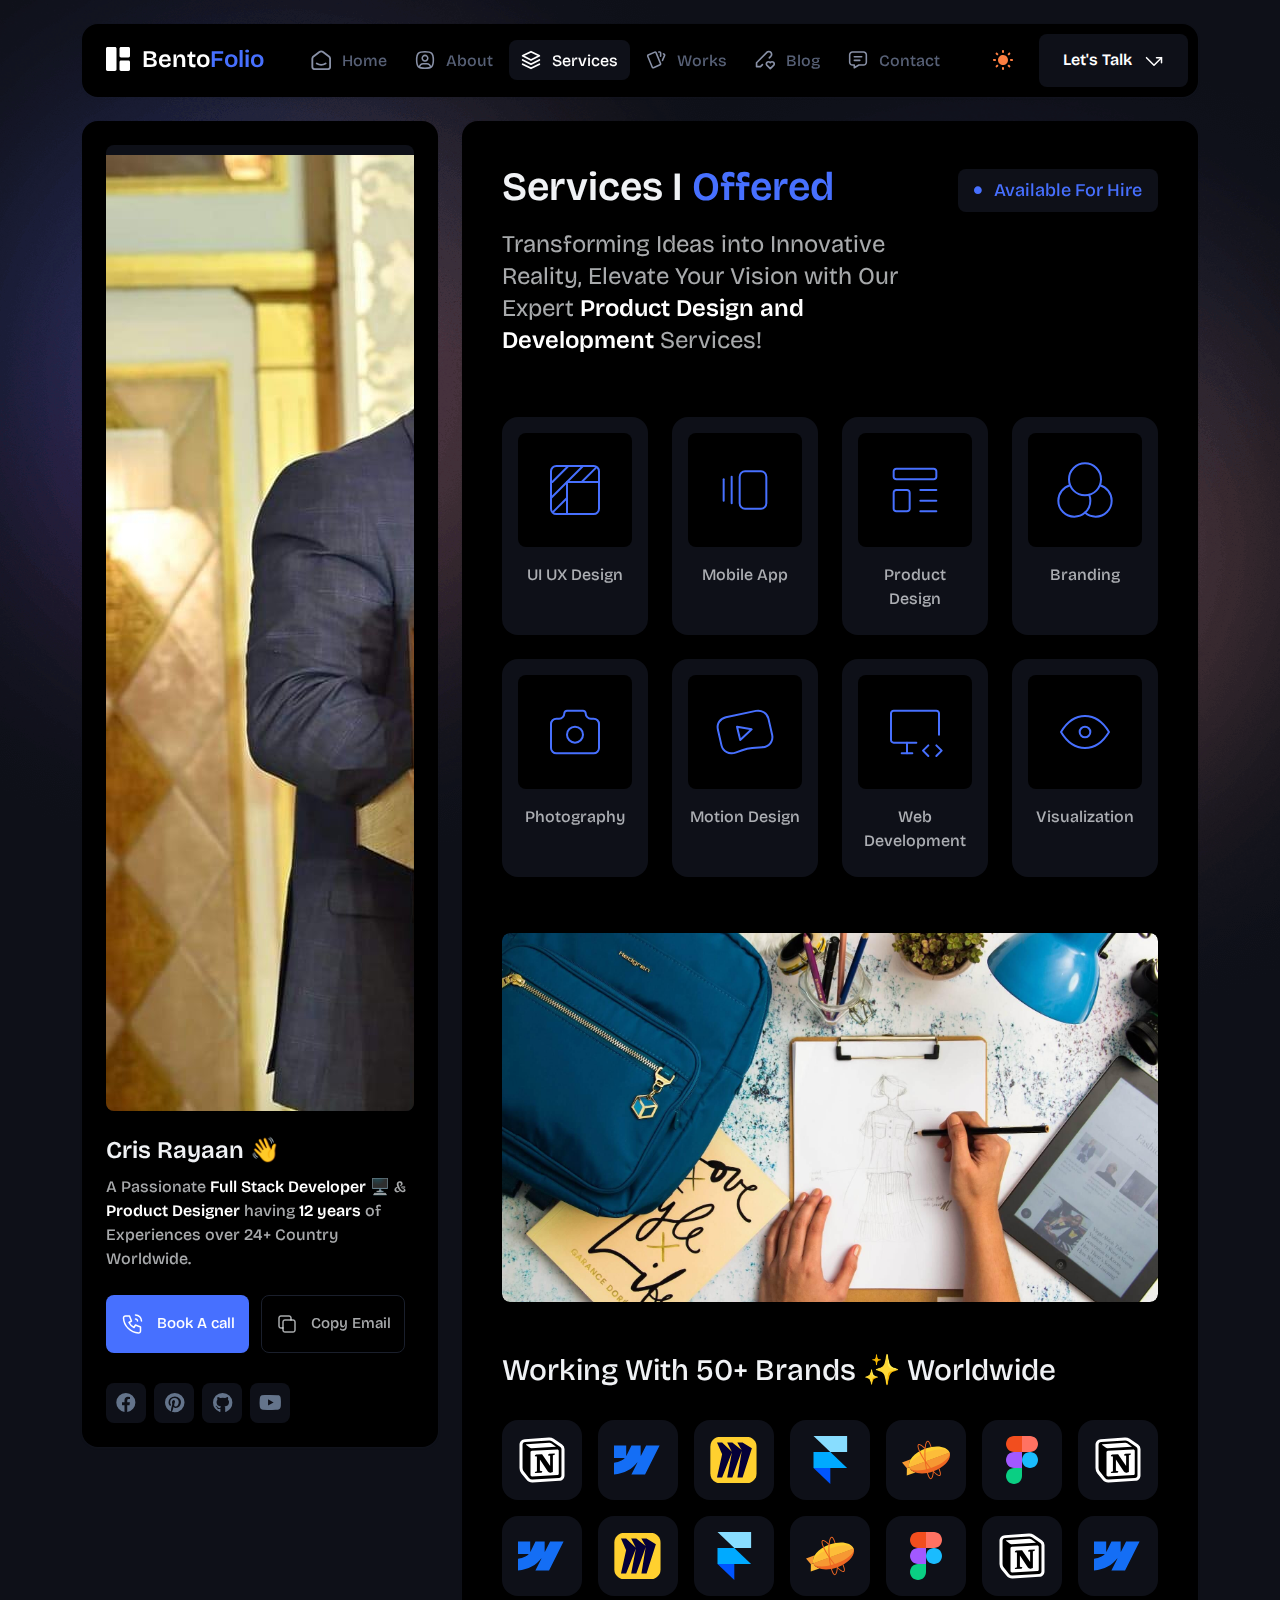
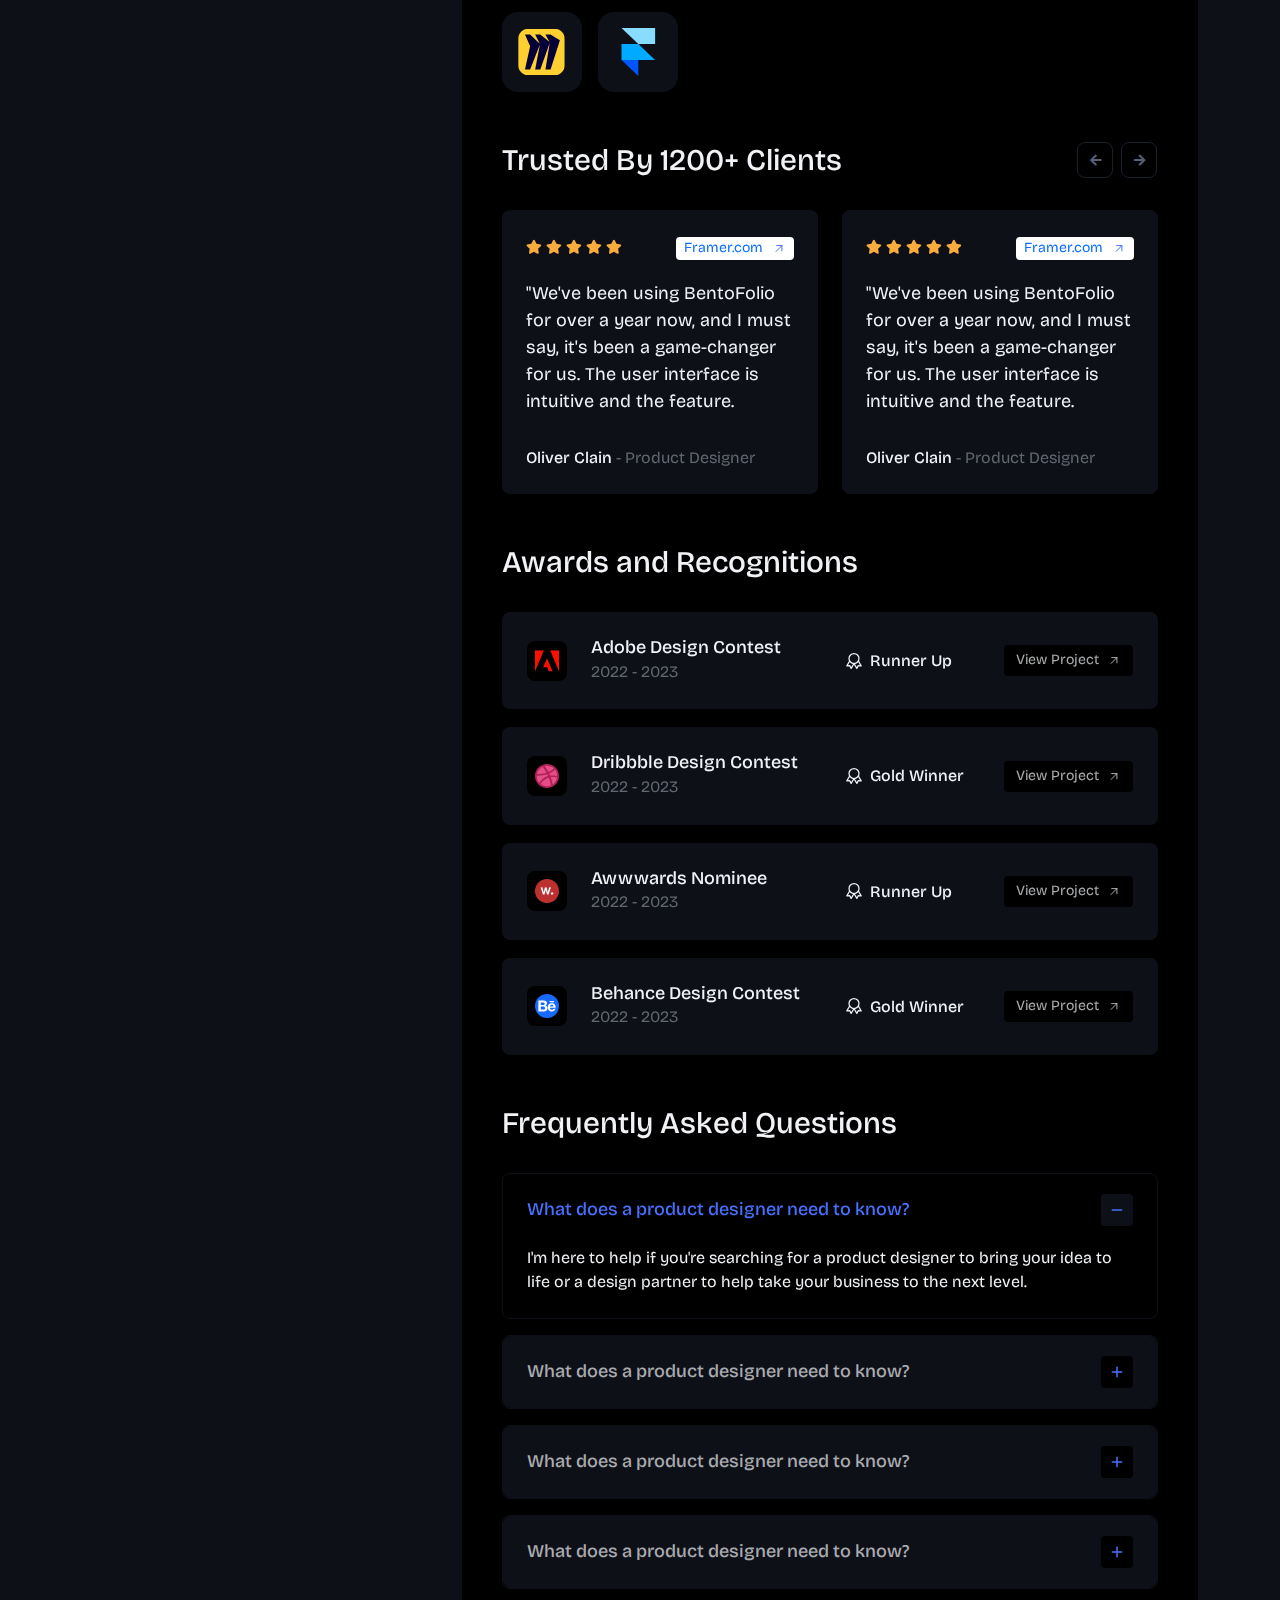
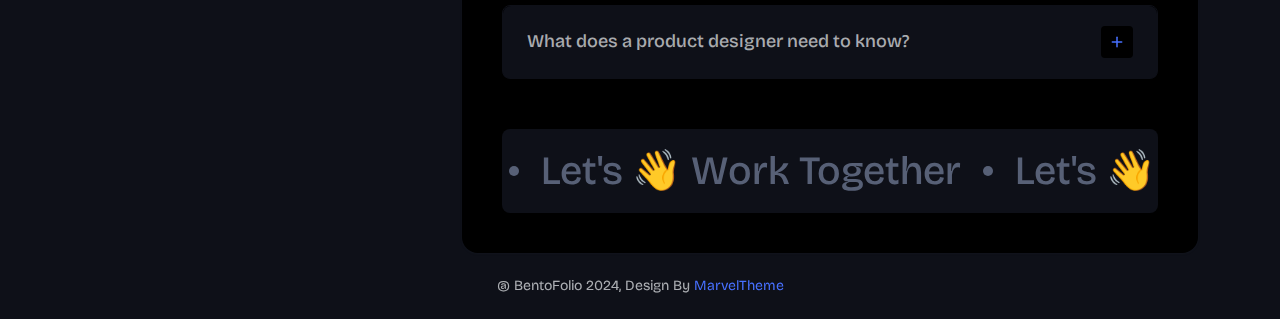
==== services.html @ 4a3a1c9f "updated" ====
<!DOCTYPE html>
<html lang="en">
  <!-- Mirrored from marveltheme.com/tf/html/bentofolio-html/services.html by HTTrack Website Copier/3.x [XR&CO'2014], Tue, 11 Jun 2024 08:14:06 GMT -->
  <head>
    <meta charset="UTF-8" />
    <meta http-equiv="X-UA-Compatible" content="IE=edge" />
    <title>Bentofolio - Bootstrap Personal Portfolio Template</title>
    <meta
      name="description"
      content="Bentofolio - Bootstrap Personal Portfolio Template"
    />
    <meta name="viewport" content="width=device-width, initial-scale=1" />

    <link
      rel="shortcut icon"
      type="image/x-icon"
      href="assets/img/favicon.svg"
    />
    <!-- Place favicon.ico in the root directory -->

    <!-- CSS here -->
    <link rel="stylesheet" href="assets/css/bootstrap.min.css" />
    <link rel="stylesheet" href="assets/fontawsome/css/all.min.css" />
    <link rel="stylesheet" href="assets/fontawsome/css/fontawesome.min.css" />
    <link rel="stylesheet" href="assets/css/slick.css" />
    <link rel="stylesheet" href="assets/css/magnific-popup.css" />
    <link rel="stylesheet" href="assets/css/style.css" />
    <link rel="stylesheet" href="assets/css/responsive.css" />
  </head>

  <body>
    <div id="page-content">
      <!-- header part start -->
      <header class="header-area">
        <nav class="navbar">
          <div class="container">
            <div class="menu-container">
              <div class="logo">
                <a class="navbar-brand me-0" href="index.html">
                  <svg
                    width="24"
                    height="24"
                    viewBox="0 0 24 24"
                    fill="none"
                    xmlns="http://www.w3.org/2000/svg"
                  >
                    <path
                      d="M0 1.5C0 1.10218 0.158035 0.720644 0.43934 0.43934C0.720644 0.158035 1.10218 0 1.5 0L9 0C9.39782 0 9.77936 0.158035 10.0607 0.43934C10.342 0.720644 10.5 1.10218 10.5 1.5V22.5C10.5 22.8978 10.342 23.2794 10.0607 23.5607C9.77936 23.842 9.39782 24 9 24H1.5C1.10218 24 0.720644 23.842 0.43934 23.5607C0.158035 23.2794 0 22.8978 0 22.5V1.5ZM13.5 1.5C13.5 1.10218 13.658 0.720644 13.9393 0.43934C14.2206 0.158035 14.6022 0 15 0L22.5 0C22.8978 0 23.2794 0.158035 23.5607 0.43934C23.842 0.720644 24 1.10218 24 1.5V9C24 9.39782 23.842 9.77936 23.5607 10.0607C23.2794 10.342 22.8978 10.5 22.5 10.5H15C14.6022 10.5 14.2206 10.342 13.9393 10.0607C13.658 9.77936 13.5 9.39782 13.5 9V1.5ZM13.5 15C13.5 14.6022 13.658 14.2206 13.9393 13.9393C14.2206 13.658 14.6022 13.5 15 13.5H22.5C22.8978 13.5 23.2794 13.658 23.5607 13.9393C23.842 14.2206 24 14.6022 24 15V22.5C24 22.8978 23.842 23.2794 23.5607 23.5607C23.2794 23.842 22.8978 24 22.5 24H15C14.6022 24 14.2206 23.842 13.9393 23.5607C13.658 23.2794 13.5 22.8978 13.5 22.5V15Z"
                      class="logo-icon"
                    />
                  </svg>
                  <span>Bento<span class="primary">Folio</span></span>
                </a>
              </div>
              <div class="navbar-main d-flex flex-grow-1">
                <div class="logo inner-logo d-block d-xl-none">
                  <a class="navbar-brand me-0" href="index.html">
                    <svg
                      width="24"
                      height="24"
                      viewBox="0 0 24 24"
                      fill="none"
                      xmlns="http://www.w3.org/2000/svg"
                    >
                      <path
                        d="M0 1.5C0 1.10218 0.158035 0.720644 0.43934 0.43934C0.720644 0.158035 1.10218 0 1.5 0L9 0C9.39782 0 9.77936 0.158035 10.0607 0.43934C10.342 0.720644 10.5 1.10218 10.5 1.5V22.5C10.5 22.8978 10.342 23.2794 10.0607 23.5607C9.77936 23.842 9.39782 24 9 24H1.5C1.10218 24 0.720644 23.842 0.43934 23.5607C0.158035 23.2794 0 22.8978 0 22.5V1.5ZM13.5 1.5C13.5 1.10218 13.658 0.720644 13.9393 0.43934C14.2206 0.158035 14.6022 0 15 0L22.5 0C22.8978 0 23.2794 0.158035 23.5607 0.43934C23.842 0.720644 24 1.10218 24 1.5V9C24 9.39782 23.842 9.77936 23.5607 10.0607C23.2794 10.342 22.8978 10.5 22.5 10.5H15C14.6022 10.5 14.2206 10.342 13.9393 10.0607C13.658 9.77936 13.5 9.39782 13.5 9V1.5ZM13.5 15C13.5 14.6022 13.658 14.2206 13.9393 13.9393C14.2206 13.658 14.6022 13.5 15 13.5H22.5C22.8978 13.5 23.2794 13.658 23.5607 13.9393C23.842 14.2206 24 14.6022 24 15V22.5C24 22.8978 23.842 23.2794 23.5607 23.5607C23.2794 23.842 22.8978 24 22.5 24H15C14.6022 24 14.2206 23.842 13.9393 23.5607C13.658 23.2794 13.5 22.8978 13.5 22.5V15Z"
                        class="logo-icon"
                      />
                    </svg>
                    <span>Bento<span class="primary">Folio</span></span>
                  </a>
                </div>
                <ul class="navbar-info mx-auto">
                  <li class="nav-item">
                    <a class="nav-link" aria-current="page" href="index.html">
                      <svg
                        class="nav-icon"
                        viewBox="0 0 15 15"
                        fill="none"
                        xmlns="http://www.w3.org/2000/svg"
                      >
                        <path
                          d="M13.475 4.92481L9.03083 1.46814C8.64082 1.16473 8.1608 1 7.66667 1C7.17254 1 6.69251 1.16473 6.3025 1.46814L1.8575 4.92481C1.59037 5.13254 1.37424 5.39858 1.22563 5.7026C1.07701 6.00662 0.99984 6.34058 1 6.67897V12.679C1 13.121 1.17559 13.5449 1.48816 13.8575C1.80072 14.17 2.22464 14.3456 2.66667 14.3456H12.6667C13.1087 14.3456 13.5326 14.17 13.8452 13.8575C14.1577 13.5449 14.3333 13.121 14.3333 12.679V6.67897C14.3333 5.99314 14.0167 5.34564 13.475 4.92481Z"
                          stroke-width="1.4"
                          stroke-linecap="round"
                          stroke-linejoin="round"
                        />
                        <path
                          d="M10.9753 10.1665C9.13359 11.2773 6.14859 11.2773 4.30859 10.1665"
                          stroke-width="1.4"
                          stroke-linecap="round"
                          stroke-linejoin="round"
                        />
                      </svg>

                      <span>Home</span>
                    </a>
                  </li>
                  <li class="nav-item">
                    <a class="nav-link" href="about.html">
                      <svg
                        class="nav-icon"
                        viewBox="0 0 18 18"
                        fill="none"
                        xmlns="http://www.w3.org/2000/svg"
                      >
                        <path
                          d="M9 9.8335C9.66304 9.8335 10.2989 9.5701 10.7678 9.10126C11.2366 8.63242 11.5 7.99654 11.5 7.3335C11.5 6.67045 11.2366 6.03457 10.7678 5.56573C10.2989 5.09689 9.66304 4.8335 9 4.8335C8.33696 4.8335 7.70107 5.09689 7.23223 5.56573C6.76339 6.03457 6.5 6.67045 6.5 7.3335C6.5 7.99654 6.76339 8.63242 7.23223 9.10126C7.70107 9.5701 8.33696 9.8335 9 9.8335Z"
                          stroke-width="1.4"
                          stroke-linecap="round"
                          stroke-linejoin="round"
                        />
                        <path
                          d="M9 1.5C15 1.5 16.5 3 16.5 9C16.5 15 15 16.5 9 16.5C3 16.5 1.5 15 1.5 9C1.5 3 3 1.5 9 1.5Z"
                          stroke-width="1.4"
                          stroke-linecap="round"
                          stroke-linejoin="round"
                        />
                        <path
                          d="M4 15.7085V15.6668C4 14.7828 4.35119 13.9349 4.97631 13.3098C5.60143 12.6847 6.44928 12.3335 7.33333 12.3335H10.6667C11.5507 12.3335 12.3986 12.6847 13.0237 13.3098C13.6488 13.9349 14 14.7828 14 15.6668V15.7085"
                          stroke-width="1.4"
                          stroke-linecap="round"
                          stroke-linejoin="round"
                        />
                      </svg>
                      About
                    </a>
                  </li>
                  <li class="nav-item">
                    <a class="nav-link active" href="services.html">
                      <svg
                        class="nav-icon"
                        viewBox="0 0 16 16"
                        fill="none"
                        xmlns="http://www.w3.org/2000/svg"
                      >
                        <path
                          d="M7.99967 1.3335L1.33301 4.66683L7.99967 8.00016L14.6663 4.66683L7.99967 1.3335Z"
                          stroke-width="1.4"
                          stroke-linecap="round"
                          stroke-linejoin="round"
                        />
                        <path
                          d="M1.33301 8L7.99967 11.3333L14.6663 8"
                          stroke-width="1.4"
                          stroke-linecap="round"
                          stroke-linejoin="round"
                        />
                        <path
                          d="M1.33301 11.3335L7.99967 14.6668L14.6663 11.3335"
                          stroke-width="1.4"
                          stroke-linecap="round"
                          stroke-linejoin="round"
                        />
                      </svg>
                      Services
                    </a>
                  </li>
                  <li class="nav-item">
                    <a class="nav-link" href="portfolio.html">
                      <svg
                        class="nav-icon"
                        viewBox="0 0 18 17"
                        fill="none"
                        xmlns="http://www.w3.org/2000/svg"
                      >
                        <path
                          d="M2.00326 3.99733L7.95159 1.40649C8.04974 1.36442 8.15533 1.34243 8.26212 1.34181C8.3689 1.34119 8.47473 1.36196 8.57337 1.40289C8.67201 1.44382 8.76145 1.50408 8.83642 1.58013C8.9114 1.65617 8.97039 1.74646 9.00992 1.84566L13.1133 11.764C13.1985 11.9651 13.2014 12.1917 13.1213 12.3949C13.0412 12.5982 12.8845 12.7618 12.6849 12.8507L6.73742 15.4415C6.63922 15.4837 6.53356 15.5058 6.42668 15.5065C6.3198 15.5072 6.21387 15.4864 6.11514 15.4455C6.0164 15.4046 5.92688 15.3442 5.85184 15.2681C5.7768 15.192 5.71778 15.1016 5.67826 15.0023L1.57492 5.08316C1.48963 4.88204 1.48673 4.65546 1.56684 4.45222C1.64696 4.24898 1.80367 4.08616 2.00326 3.99733Z"
                          stroke-width="1.4"
                          stroke-linecap="round"
                          stroke-linejoin="round"
                        />
                        <path
                          d="M11.5 1.3335H12.3333C12.5543 1.3335 12.7663 1.42129 12.9226 1.57757C13.0789 1.73385 13.1667 1.94582 13.1667 2.16683V5.0835"
                          stroke-width="1.4"
                          stroke-linecap="round"
                          stroke-linejoin="round"
                        />
                        <path
                          d="M15.6663 3C15.8863 3.09333 16.0997 3.18083 16.3063 3.2625C16.5098 3.34882 16.6706 3.51241 16.7534 3.71729C16.8362 3.92217 16.8343 4.15155 16.748 4.355L14.833 8.83334"
                          stroke-width="1.4"
                          stroke-linecap="round"
                          stroke-linejoin="round"
                        />
                      </svg>
                      Works
                    </a>
                  </li>
                  <li class="nav-item">
                    <a class="nav-link" href="blog.html">
                      <svg
                        class="nav-icon"
                        viewBox="0 0 17 16"
                        fill="none"
                        xmlns="http://www.w3.org/2000/svg"
                      >
                        <path
                          d="M12.1663 6.16676L13.4163 4.91676C13.6352 4.69789 13.8088 4.43805 13.9273 4.15208C14.0457 3.86612 14.1067 3.55962 14.1067 3.25009C14.1067 2.94056 14.0457 2.63406 13.9273 2.3481C13.8088 2.06213 13.6352 1.80229 13.4163 1.58342C13.1975 1.36455 12.9376 1.19094 12.6517 1.07248C12.3657 0.954033 12.0592 0.893066 11.7497 0.893066C11.4401 0.893066 11.1336 0.954033 10.8477 1.07248C10.5617 1.19094 10.3019 1.36455 10.083 1.58342L1.33301 10.3334V13.6668H4.66634L6.33301 12.0001"
                          stroke-width="1.4"
                          stroke-linecap="round"
                          stroke-linejoin="round"
                        />
                        <path
                          d="M13.0004 15.3335L15.7921 12.5968C15.9633 12.4307 16.0995 12.232 16.1926 12.0124C16.2857 11.7927 16.3339 11.5567 16.3343 11.3181C16.3347 11.0796 16.2873 10.8434 16.1948 10.6235C16.1024 10.4035 15.9669 10.2044 15.7963 10.0377C15.448 9.69712 14.9806 9.50602 14.4935 9.50509C14.0065 9.50415 13.5383 9.69346 13.1888 10.0327L13.0021 10.216L12.8163 10.0327C12.4681 9.69237 12.0008 9.50143 11.5139 9.50049C11.0271 9.49956 10.5591 9.68871 10.2096 10.0277C10.0383 10.1937 9.9021 10.3924 9.80891 10.612C9.71572 10.8316 9.66746 11.0677 9.667 11.3062C9.66653 11.5447 9.71386 11.781 9.80619 12.0009C9.89853 12.2209 10.034 12.4201 10.2046 12.5868L13.0004 15.3335Z"
                          stroke-width="1.4"
                          stroke-linecap="round"
                          stroke-linejoin="round"
                        />
                      </svg>
                      Blog
                    </a>
                  </li>
                  <li class="nav-item">
                    <a class="nav-link" href="contact.html">
                      <svg
                        class="nav-icon"
                        viewBox="0 0 18 17"
                        fill="none"
                        xmlns="http://www.w3.org/2000/svg"
                      >
                        <path
                          d="M5.66699 5.5H12.3337"
                          stroke-width="1.4"
                          stroke-linecap="round"
                          stroke-linejoin="round"
                        />
                        <path
                          d="M5.66699 8.8335H10.667"
                          stroke-width="1.4"
                          stroke-linecap="round"
                          stroke-linejoin="round"
                        />
                        <path
                          d="M14 1.3335C14.663 1.3335 15.2989 1.59689 15.7678 2.06573C16.2366 2.53457 16.5 3.17045 16.5 3.8335V10.5002C16.5 11.1632 16.2366 11.7991 15.7678 12.2679C15.2989 12.7368 14.663 13.0002 14 13.0002H9.83333L5.66667 15.5002V13.0002H4C3.33696 13.0002 2.70107 12.7368 2.23223 12.2679C1.76339 11.7991 1.5 11.1632 1.5 10.5002V3.8335C1.5 3.17045 1.76339 2.53457 2.23223 2.06573C2.70107 1.59689 3.33696 1.3335 4 1.3335H14Z"
                          stroke-width="1.4"
                          stroke-linecap="round"
                          stroke-linejoin="round"
                        />
                      </svg>
                      Contact
                    </a>
                  </li>
                </ul>
                <div class="header-right-info d-flex align-items-center">
                  <button class="theme-control-btn">
                    <span class="dark">
                      <svg
                        width="24"
                        height="24"
                        viewBox="0 0 24 24"
                        fill="none"
                        xmlns="http://www.w3.org/2000/svg"
                      >
                        <path
                          d="M11.8005 3C10.207 3.0003 8.64356 3.44286 7.27683 4.28049C5.91011 5.11811 4.79139 6.31937 4.04002 7.75612C3.28865 9.19288 2.93281 10.8112 3.01046 12.4386C3.08811 14.0659 3.59633 15.6411 4.48091 16.9963C5.3655 18.3514 6.59326 19.4356 8.03324 20.1333C9.47322 20.8309 11.0714 21.1157 12.6573 20.9574C14.2432 20.7991 15.7573 20.2036 17.0381 19.2344C18.319 18.2652 19.3185 16.9587 19.9301 15.4542C20.2302 14.7162 19.5111 13.9746 18.7875 14.2752C17.5475 14.7888 16.1706 14.8418 14.8963 14.425C13.622 14.0082 12.5308 13.1479 11.8126 11.9937C11.0943 10.8396 10.7943 9.4645 10.9648 8.10764C11.1353 6.75077 11.7655 5.49792 12.7458 4.5669L12.8136 4.4949C13.2986 3.9279 12.913 3.0072 12.1464 3.0072H11.9122L11.8524 3.0018L11.7996 3H11.8005Z"
                          fill="#1A1F2C"
                        />
                      </svg>
                      <small class="theme-text d-block d-xl-none"
                        >Change appearance</small
                      >
                    </span>
                    <span class="light">
                      <svg
                        width="24"
                        height="24"
                        viewBox="0 0 24 24"
                        fill="none"
                        xmlns="http://www.w3.org/2000/svg"
                      >
                        <path
                          d="M12 19C12.2449 19 12.4813 19.09 12.6644 19.2527C12.8474 19.4155 12.9643 19.6397 12.993 19.883L13 20V21C12.9997 21.2549 12.9021 21.5 12.7272 21.6854C12.5522 21.8707 12.313 21.9822 12.0586 21.9972C11.8042 22.0121 11.5536 21.9293 11.3582 21.7657C11.1627 21.6021 11.0371 21.3701 11.007 21.117L11 21V20C11 19.7348 11.1054 19.4804 11.2929 19.2929C11.4804 19.1054 11.7348 19 12 19Z"
                          fill="#FD7E41"
                        />
                        <path
                          d="M18.3127 16.9099L18.4067 16.9929L19.1067 17.6929C19.2861 17.8729 19.3902 18.1144 19.398 18.3683C19.4057 18.6223 19.3165 18.8697 19.1485 19.0602C18.9804 19.2508 18.7462 19.3702 18.4933 19.3943C18.2403 19.4184 17.9877 19.3454 17.7867 19.1899L17.6927 19.1069L16.9927 18.4069C16.8202 18.2347 16.7165 18.0053 16.7012 17.7619C16.6859 17.5186 16.76 17.278 16.9097 17.0855C17.0593 16.893 17.2741 16.7618 17.5137 16.7166C17.7533 16.6713 18.0012 16.7152 18.2107 16.8399L18.3127 16.9099Z"
                          fill="#FD7E41"
                        />
                        <path
                          d="M7.00747 16.993C7.17965 17.1652 7.28308 17.3943 7.29836 17.6373C7.31364 17.8803 7.23972 18.1206 7.09047 18.313L7.00747 18.407L6.30747 19.107C6.12751 19.2863 5.88604 19.3905 5.63209 19.3982C5.37814 19.406 5.13076 19.3168 4.94019 19.1487C4.74963 18.9807 4.63017 18.7464 4.60607 18.4935C4.58198 18.2406 4.65506 17.988 4.81047 17.787L4.89347 17.693L5.59347 16.993C5.781 16.8055 6.03531 16.7002 6.30047 16.7002C6.56563 16.7002 6.81994 16.8055 7.00747 16.993Z"
                          fill="#FD7E41"
                        />
                        <path
                          d="M3.99987 11C4.25475 11.0003 4.4999 11.0979 4.68524 11.2728C4.87057 11.4478 4.9821 11.687 4.99704 11.9414C5.01198 12.1958 4.92919 12.4464 4.7656 12.6418C4.60201 12.8373 4.36996 12.9629 4.11687 12.993L3.99987 13H2.99987C2.74499 12.9997 2.49984 12.9021 2.3145 12.7272C2.12916 12.5522 2.01763 12.313 2.0027 12.0586C1.98776 11.8042 2.07054 11.5536 2.23413 11.3582C2.39772 11.1627 2.62977 11.0371 2.88287 11.007L2.99987 11H3.99987Z"
                          fill="#FD7E41"
                        />
                        <path
                          d="M20.9999 11C21.2547 11.0003 21.4999 11.0979 21.6852 11.2728C21.8706 11.4478 21.9821 11.687 21.997 11.9414C22.012 12.1958 21.9292 12.4464 21.7656 12.6418C21.602 12.8373 21.37 12.9629 21.1169 12.993L20.9999 13H19.9999C19.745 12.9997 19.4998 12.9021 19.3145 12.7272C19.1292 12.5522 19.0176 12.313 19.0027 12.0586C18.9878 11.8042 19.0705 11.5536 19.2341 11.3582C19.3977 11.1627 19.6298 11.0371 19.8829 11.007L19.9999 11H20.9999Z"
                          fill="#FD7E41"
                        />
                        <path
                          d="M6.21264 4.80985L6.30664 4.89285L7.00664 5.59285C7.18599 5.77281 7.29011 6.01429 7.29787 6.26824C7.30562 6.52219 7.21642 6.76957 7.04839 6.96013C6.88036 7.1507 6.64609 7.27016 6.39316 7.29425C6.14024 7.31834 5.88763 7.24526 5.68664 7.08985L5.59264 7.00685L4.89264 6.30685C4.72073 6.13453 4.61757 5.90543 4.6025 5.66248C4.58744 5.41954 4.6615 5.17945 4.8108 4.98721C4.9601 4.79497 5.1744 4.66378 5.41351 4.61824C5.65262 4.57271 5.90013 4.61594 6.10964 4.73985L6.21264 4.80985Z"
                          fill="#FD7E41"
                        />
                        <path
                          d="M19.1071 4.89288C19.2793 5.06508 19.3827 5.29418 19.398 5.5372C19.4132 5.78023 19.3393 6.02048 19.1901 6.21288L19.1071 6.30688L18.4071 7.00688C18.2271 7.18623 17.9856 7.29036 17.7317 7.29811C17.4777 7.30587 17.2304 7.21667 17.0398 7.04864C16.8492 6.8806 16.7298 6.64633 16.7057 6.39341C16.6816 6.14049 16.7547 5.88788 16.9101 5.68688L16.9931 5.59288L17.6931 4.89288C17.8806 4.70541 18.1349 4.6001 18.4001 4.6001C18.6652 4.6001 18.9196 4.70541 19.1071 4.89288Z"
                          fill="#FD7E41"
                        />
                        <path
                          d="M12 2C12.2449 2.00003 12.4813 2.08996 12.6644 2.25272C12.8474 2.41547 12.9643 2.63975 12.993 2.883L13 3V4C12.9997 4.25488 12.9021 4.50003 12.7272 4.68537C12.5522 4.8707 12.313 4.98223 12.0586 4.99717C11.8042 5.01211 11.5536 4.92933 11.3582 4.76573C11.1627 4.60214 11.0371 4.3701 11.007 4.117L11 4V3C11 2.73478 11.1054 2.48043 11.2929 2.29289C11.4804 2.10536 11.7348 2 12 2Z"
                          fill="#FD7E41"
                        />
                        <path
                          d="M12 7C12.9797 6.99994 13.9378 7.28769 14.7553 7.8275C15.5729 8.36731 16.2138 9.1354 16.5986 10.0364C16.9833 10.9373 17.0949 11.9315 16.9195 12.8953C16.7441 13.8592 16.2893 14.7502 15.6118 15.4579C14.9343 16.1655 14.0638 16.6585 13.1085 16.8756C12.1532 17.0928 11.1552 17.0245 10.2383 16.6793C9.3215 16.334 8.52629 15.7271 7.95146 14.9338C7.37663 14.1405 7.04752 13.1958 7.005 12.217L7 12L7.005 11.783C7.06092 10.4958 7.61161 9.27978 8.54222 8.38866C9.47284 7.49754 10.7115 7.00007 12 7Z"
                          fill="#FD7E41"
                        />
                      </svg>
                      <small class="theme-text d-block d-xl-none"
                        >Change appearance</small
                      >
                    </span>
                  </button>
                  <a href="contact.html" class="lets-talk-btn">
                    Let's Talk
                    <svg
                      class="icon"
                      width="20"
                      height="20"
                      viewBox="0 0 20 20"
                      fill="none"
                      xmlns="http://www.w3.org/2000/svg"
                    >
                      <path
                        d="M17.5 11.6665V6.6665H12.5"
                        stroke="white"
                        stroke-width="1.5"
                        stroke-linecap="round"
                        stroke-linejoin="round"
                      />
                      <path
                        d="M17.5 6.6665L10 14.1665L2.5 6.6665"
                        stroke="white"
                        stroke-width="1.5"
                        stroke-linecap="round"
                        stroke-linejoin="round"
                      />
                    </svg>
                  </a>
                </div>
              </div>
              <div class="mobile-menu-overlay d-block d-lg-none"></div>
              <div class="mobile-menu-control-bar d-block d-xl-none">
                <button class="mobile-menu-control-bar">
                  <i class="fas fa-bars"></i>
                </button>
              </div>
            </div>
          </div>
        </nav>
      </header>
      <!-- header part end -->

      <!-- main area part start -->
      <main>
        <section class="content-box-area mt-4">
          <div class="container">
            <div class="row g-4">
              <div class="col-xl-4">
                <div class="card profile-card">
                  <div class="card-body">
                    <div class="image text-center">
                      <img src="assets/img/images/profile.png" alt="profile" />
                    </div>
                    <div class="text">
                      <h3 class="card-title">Cris Rayaan 👋</h3>
                      <p>
                        A Passionate <span>Full Stack Developer</span> 🖥️ &
                        <span>Product Designer</span> having
                        <span>12 years</span> of Experiences over 24+ Country
                        Worldwide.
                      </p>
                      <div class="common-button-groups">
                        <a class="btn btn-call" href="#">
                          <svg
                            class="icon"
                            width="25"
                            height="24"
                            viewBox="0 0 25 24"
                            fill="none"
                            xmlns="http://www.w3.org/2000/svg"
                          >
                            <path
                              d="M5.5 4H9.5L11.5 9L9 10.5C10.071 12.6715 11.8285 14.429 14 15.5L15.5 13L20.5 15V19C20.5 19.5304 20.2893 20.0391 19.9142 20.4142C19.5391 20.7893 19.0304 21 18.5 21C14.5993 20.763 10.9202 19.1065 8.15683 16.3432C5.3935 13.5798 3.73705 9.90074 3.5 6C3.5 5.46957 3.71071 4.96086 4.08579 4.58579C4.46086 4.21071 4.96957 4 5.5 4Z"
                              stroke="white"
                              stroke-width="1.5"
                              stroke-linecap="round"
                              stroke-linejoin="round"
                            />
                            <path
                              d="M15.5 7C16.0304 7 16.5391 7.21071 16.9142 7.58579C17.2893 7.96086 17.5 8.46957 17.5 9"
                              stroke="white"
                              stroke-width="1.5"
                              stroke-linecap="round"
                              stroke-linejoin="round"
                            />
                            <path
                              d="M15.5 3C17.0913 3 18.6174 3.63214 19.7426 4.75736C20.8679 5.88258 21.5 7.4087 21.5 9"
                              stroke="white"
                              stroke-width="1.5"
                              stroke-linecap="round"
                              stroke-linejoin="round"
                            />
                          </svg>
                          Book A call
                        </a>
                        <button
                          class="btn btn-copy"
                          data-clipboard-text="example@example.com"
                        >
                          <svg
                            class="icon"
                            width="24"
                            height="24"
                            viewBox="0 0 24 24"
                            fill="none"
                            xmlns="http://www.w3.org/2000/svg"
                          >
                            <path
                              d="M8 10C8 9.46957 8.21071 8.96086 8.58579 8.58579C8.96086 8.21071 9.46957 8 10 8H18C18.5304 8 19.0391 8.21071 19.4142 8.58579C19.7893 8.96086 20 9.46957 20 10V18C20 18.5304 19.7893 19.0391 19.4142 19.4142C19.0391 19.7893 18.5304 20 18 20H10C9.46957 20 8.96086 19.7893 8.58579 19.4142C8.21071 19.0391 8 18.5304 8 18V10Z"
                              stroke-width="1.5"
                              stroke-linecap="round"
                              stroke-linejoin="round"
                            />
                            <path
                              d="M16 8V6C16 5.46957 15.7893 4.96086 15.4142 4.58579C15.0391 4.21071 14.5304 4 14 4H6C5.46957 4 4.96086 4.21071 4.58579 4.58579C4.21071 4.96086 4 5.46957 4 6V14C4 14.5304 4.21071 15.0391 4.58579 15.4142C4.96086 15.7893 5.46957 16 6 16H8"
                              stroke-width="1.5"
                              stroke-linecap="round"
                              stroke-linejoin="round"
                            />
                          </svg>
                          Copy Email
                        </button>
                      </div>
                      <div class="social-media-icon">
                        <ul class="list-unstyled">
                          <li>
                            <a href="#"><i class="fab fa-facebook"></i></a>
                          </li>
                          <li>
                            <a href="#"><i class="fab fa-pinterest"></i></a>
                          </li>
                          <li>
                            <a href="#"><i class="fab fa-github"></i></a>
                          </li>
                          <li>
                            <a href="#"><i class="fab fa-youtube"></i></a>
                          </li>
                        </ul>
                      </div>
                    </div>
                  </div>
                </div>
              </div>
              <div class="col-xl-8">
                <div class="card content-box-card">
                  <div class="card-body">
                    <div class="top-info">
                      <div class="text">
                        <h1 class="main-title">
                          Services I <span>Offered</span>
                        </h1>
                        <p>
                          Transforming Ideas into Innovative Reality, Elevate
                          Your Vision with Our Expert
                          <b>Product Design and Development</b> Services!
                        </p>
                      </div>
                      <div class="available-btn">
                        <span
                          ><i class="fas fa-circle"></i> Available For
                          Hire</span
                        >
                      </div>
                    </div>
                    <div class="services">
                      <div class="row g-4">
                        <div class="col-md-3 col-sm-6 col-6">
                          <div class="services-item text-center">
                            <div class="image">
                              <img
                                src="assets/img/icons/ui-ux.svg"
                                alt="ui-ux"
                              />
                            </div>
                            <div class="text">
                              <h3 class="title">UI UX Design</h3>
                            </div>
                          </div>
                        </div>
                        <div class="col-md-3 col-sm-6 col-6">
                          <div class="services-item text-center">
                            <div class="image">
                              <img src="assets/img/icons/app.svg" alt="app" />
                            </div>
                            <div class="text">
                              <h3 class="title">Mobile App</h3>
                            </div>
                          </div>
                        </div>
                        <div class="col-md-3 col-sm-6 col-6">
                          <div class="services-item text-center">
                            <div class="image">
                              <img
                                src="assets/img/icons/prd-design.svg"
                                alt="prd-design"
                              />
                            </div>
                            <div class="text">
                              <h3 class="title">Product Design</h3>
                            </div>
                          </div>
                        </div>
                        <div class="col-md-3 col-sm-6 col-6">
                          <div class="services-item text-center">
                            <div class="image">
                              <img
                                src="assets/img/icons/branding.svg"
                                alt="branding"
                              />
                            </div>
                            <div class="text">
                              <h3 class="title">Branding</h3>
                            </div>
                          </div>
                        </div>
                        <div class="col-md-3 col-sm-6 col-6">
                          <div class="services-item text-center">
                            <div class="image">
                              <img
                                src="assets/img/icons/camera.svg"
                                alt="camera"
                              />
                            </div>
                            <div class="text">
                              <h3 class="title">Photography</h3>
                            </div>
                          </div>
                        </div>
                        <div class="col-md-3 col-sm-6 col-6">
                          <div class="services-item text-center">
                            <div class="image">
                              <img
                                src="assets/img/icons/youtube.svg"
                                alt="youtube"
                              />
                            </div>
                            <div class="text">
                              <h3 class="title">Motion Design</h3>
                            </div>
                          </div>
                        </div>
                        <div class="col-md-3 col-sm-6 col-6">
                          <div class="services-item text-center">
                            <div class="image">
                              <img
                                src="assets/img/icons/web-development.svg"
                                alt="web-development"
                              />
                            </div>
                            <div class="text">
                              <h3 class="title">Web Development</h3>
                            </div>
                          </div>
                        </div>
                        <div class="col-md-3 col-sm-6 col-6">
                          <div class="services-item text-center">
                            <div class="image">
                              <img src="assets/img/icons/view.svg" alt="view" />
                            </div>
                            <div class="text">
                              <h3 class="title">Visualization</h3>
                            </div>
                          </div>
                        </div>
                      </div>
                      <div class="block-image">
                        <img
                          src="assets/img/blog/blog-img-1.jpg"
                          alt="blog-img-1"
                          class="img-fluid w-100"
                        />
                      </div>
                    </div>
                    <div class="working-with-area">
                      <h2 class="main-common-title">
                        Working With 50+ Brands ✨ Worldwide
                      </h2>
                      <div class="working-with-main">
                        <div class="items">
                          <img src="assets/img/icons/notion.svg" alt="notion" />
                        </div>
                        <div class="items">
                          <img
                            src="assets/img/icons/webflow.svg"
                            alt="webflow"
                          />
                        </div>
                        <div class="items">
                          <img src="assets/img/icons/mico.svg" alt="mico" />
                        </div>
                        <div class="items">
                          <img src="assets/img/icons/framer.svg" alt="framer" />
                        </div>
                        <div class="items">
                          <img src="assets/img/icons/zeplin.svg" alt="zeplin" />
                        </div>
                        <div class="items">
                          <img src="assets/img/icons/figma.svg" alt="figma" />
                        </div>
                        <div class="items">
                          <img src="assets/img/icons/notion.svg" alt="notion" />
                        </div>
                        <div class="items">
                          <img
                            src="assets/img/icons/webflow.svg"
                            alt="webflow"
                          />
                        </div>
                        <div class="items">
                          <img src="assets/img/icons/mico.svg" alt="mico" />
                        </div>
                        <div class="items">
                          <img src="assets/img/icons/framer.svg" alt="framer" />
                        </div>
                        <div class="items">
                          <img src="assets/img/icons/zeplin.svg" alt="zeplin" />
                        </div>
                        <div class="items">
                          <img src="assets/img/icons/figma.svg" alt="figma" />
                        </div>
                        <div class="items">
                          <img src="assets/img/icons/notion.svg" alt="notion" />
                        </div>
                        <div class="items">
                          <img
                            src="assets/img/icons/webflow.svg"
                            alt="webflow"
                          />
                        </div>
                        <div class="items">
                          <img src="assets/img/icons/mico.svg" alt="mico" />
                        </div>
                        <div class="items">
                          <img src="assets/img/icons/framer.svg" alt="framer" />
                        </div>
                      </div>
                    </div>
                    <div class="client-feedback">
                      <h2 class="main-common-title">
                        Trusted By 1200+ Clients
                      </h2>
                      <div class="row client-feedback-slider">
                        <div class="col-lg-6">
                          <div class="feedback-item">
                            <div class="feedback-top-info">
                              <div class="rating">
                                <i class="fas fa-star"></i>
                                <i class="fas fa-star"></i>
                                <i class="fas fa-star"></i>
                                <i class="fas fa-star"></i>
                                <i class="fas fa-star"></i>
                              </div>
                              <div class="website">
                                <a href="#"
                                  >Framer.com
                                  <svg
                                    class="arrow-up"
                                    width="14"
                                    height="15"
                                    viewBox="0 0 14 15"
                                    fill="none"
                                    xmlns="http://www.w3.org/2000/svg"
                                  >
                                    <path
                                      d="M9.91634 4.5835L4.08301 10.4168"
                                      stroke-linecap="round"
                                      stroke-linejoin="round"
                                    />
                                    <path
                                      d="M4.66699 4.5835H9.91699V9.8335"
                                      stroke-linecap="round"
                                      stroke-linejoin="round"
                                    />
                                  </svg>
                                </a>
                              </div>
                            </div>
                            <div class="details">
                              <p>
                                "We've been using BentoFolio for over a year
                                now, and I must say, it's been a game-changer
                                for us. The user interface is intuitive and the
                                feature.
                              </p>
                            </div>
                            <div class="designation">
                              <p>
                                <span>Oliver Clain</span> - Product Designer
                              </p>
                            </div>
                          </div>
                        </div>
                        <div class="col-lg-6">
                          <div class="feedback-item">
                            <div class="feedback-top-info">
                              <div class="rating">
                                <i class="fas fa-star"></i>
                                <i class="fas fa-star"></i>
                                <i class="fas fa-star"></i>
                                <i class="fas fa-star"></i>
                                <i class="fas fa-star"></i>
                              </div>
                              <div class="website">
                                <a href="#"
                                  >Framer.com
                                  <svg
                                    class="arrow-up"
                                    width="14"
                                    height="15"
                                    viewBox="0 0 14 15"
                                    fill="none"
                                    xmlns="http://www.w3.org/2000/svg"
                                  >
                                    <path
                                      d="M9.91634 4.5835L4.08301 10.4168"
                                      stroke-linecap="round"
                                      stroke-linejoin="round"
                                    />
                                    <path
                                      d="M4.66699 4.5835H9.91699V9.8335"
                                      stroke-linecap="round"
                                      stroke-linejoin="round"
                                    />
                                  </svg>
                                </a>
                              </div>
                            </div>
                            <div class="details">
                              <p>
                                "We've been using BentoFolio for over a year
                                now, and I must say, it's been a game-changer
                                for us. The user interface is intuitive and the
                                feature.
                              </p>
                            </div>
                            <div class="designation">
                              <p>
                                <span>Oliver Clain</span> - Product Designer
                              </p>
                            </div>
                          </div>
                        </div>
                        <div class="col-lg-6">
                          <div class="feedback-item">
                            <div class="feedback-top-info">
                              <div class="rating">
                                <i class="fas fa-star"></i>
                                <i class="fas fa-star"></i>
                                <i class="fas fa-star"></i>
                                <i class="fas fa-star"></i>
                                <i class="fas fa-star"></i>
                              </div>
                              <div class="website">
                                <a href="#"
                                  >Framer.com
                                  <svg
                                    class="arrow-up"
                                    width="14"
                                    height="15"
                                    viewBox="0 0 14 15"
                                    fill="none"
                                    xmlns="http://www.w3.org/2000/svg"
                                  >
                                    <path
                                      d="M9.91634 4.5835L4.08301 10.4168"
                                      stroke-linecap="round"
                                      stroke-linejoin="round"
                                    />
                                    <path
                                      d="M4.66699 4.5835H9.91699V9.8335"
                                      stroke-linecap="round"
                                      stroke-linejoin="round"
                                    />
                                  </svg>
                                </a>
                              </div>
                            </div>
                            <div class="details">
                              <p>
                                "We've been using BentoFolio for over a year
                                now, and I must say, it's been a game-changer
                                for us. The user interface is intuitive and the
                                feature.
                              </p>
                            </div>
                            <div class="designation">
                              <p>
                                <span>Oliver Clain</span> - Product Designer
                              </p>
                            </div>
                          </div>
                        </div>
                      </div>
                    </div>
                    <div class="awards-recognitions">
                      <h2 class="main-common-title">Awards and Recognitions</h2>
                      <div class="awards-recognitions-main">
                        <ul class="list-unstyled">
                          <li>
                            <a href="#" class="d-block w-100">
                              <div class="awards-item">
                                <div class="award-name">
                                  <div class="icon">
                                    <img
                                      src="assets/img/icons/adobe.svg"
                                      alt="adobe"
                                    />
                                  </div>
                                  <div class="text">
                                    <h4 class="title">Adobe Design Contest</h4>
                                    <p class="year">2022 - 2023</p>
                                  </div>
                                </div>
                                <div class="winner-tag">
                                  <h4 class="title">
                                    <svg
                                      class="icon"
                                      width="24"
                                      height="24"
                                      viewBox="0 0 24 24"
                                      fill="none"
                                      xmlns="http://www.w3.org/2000/svg"
                                    >
                                      <path
                                        d="M6 9C6 10.5913 6.63214 12.1174 7.75736 13.2426C8.88258 14.3679 10.4087 15 12 15C13.5913 15 15.1174 14.3679 16.2426 13.2426C17.3679 12.1174 18 10.5913 18 9C18 7.4087 17.3679 5.88258 16.2426 4.75736C15.1174 3.63214 13.5913 3 12 3C10.4087 3 8.88258 3.63214 7.75736 4.75736C6.63214 5.88258 6 7.4087 6 9Z"
                                        stroke-width="1.5"
                                        stroke-linecap="round"
                                        stroke-linejoin="round"
                                      />
                                      <path
                                        d="M12 15L15.4 20.89L16.998 17.657L20.596 17.889L17.196 12"
                                        stroke-width="1.5"
                                        stroke-linecap="round"
                                        stroke-linejoin="round"
                                      />
                                      <path
                                        d="M6.80234 12L3.40234 17.89L7.00034 17.657L8.59834 20.889L11.9983 15"
                                        stroke-width="1.5"
                                        stroke-linecap="round"
                                        stroke-linejoin="round"
                                      />
                                    </svg>
                                    Runner Up
                                  </h4>
                                </div>
                                <div class="project-btn">
                                  <span>
                                    View Project
                                    <svg
                                      class="arrow-up"
                                      width="14"
                                      height="15"
                                      viewBox="0 0 14 15"
                                      fill="none"
                                      xmlns="http://www.w3.org/2000/svg"
                                    >
                                      <path
                                        d="M9.91634 4.5835L4.08301 10.4168"
                                        stroke-linecap="round"
                                        stroke-linejoin="round"
                                      />
                                      <path
                                        d="M4.66699 4.5835H9.91699V9.8335"
                                        stroke-linecap="round"
                                        stroke-linejoin="round"
                                      />
                                    </svg>
                                  </span>
                                </div>
                              </div>
                            </a>
                          </li>
                          <li>
                            <a href="#" class="d-block w-100">
                              <div class="awards-item">
                                <div class="award-name">
                                  <div class="icon">
                                    <img
                                      src="assets/img/icons/dribbble.svg"
                                      alt="dribbble"
                                    />
                                  </div>
                                  <div class="text">
                                    <h4 class="title">
                                      Dribbble Design Contest
                                    </h4>
                                    <p class="year">2022 - 2023</p>
                                  </div>
                                </div>
                                <div class="winner-tag">
                                  <h4 class="title">
                                    <svg
                                      class="icon"
                                      width="24"
                                      height="24"
                                      viewBox="0 0 24 24"
                                      fill="none"
                                      xmlns="http://www.w3.org/2000/svg"
                                    >
                                      <path
                                        d="M6 9C6 10.5913 6.63214 12.1174 7.75736 13.2426C8.88258 14.3679 10.4087 15 12 15C13.5913 15 15.1174 14.3679 16.2426 13.2426C17.3679 12.1174 18 10.5913 18 9C18 7.4087 17.3679 5.88258 16.2426 4.75736C15.1174 3.63214 13.5913 3 12 3C10.4087 3 8.88258 3.63214 7.75736 4.75736C6.63214 5.88258 6 7.4087 6 9Z"
                                        stroke-width="1.5"
                                        stroke-linecap="round"
                                        stroke-linejoin="round"
                                      />
                                      <path
                                        d="M12 15L15.4 20.89L16.998 17.657L20.596 17.889L17.196 12"
                                        stroke-width="1.5"
                                        stroke-linecap="round"
                                        stroke-linejoin="round"
                                      />
                                      <path
                                        d="M6.80234 12L3.40234 17.89L7.00034 17.657L8.59834 20.889L11.9983 15"
                                        stroke-width="1.5"
                                        stroke-linecap="round"
                                        stroke-linejoin="round"
                                      />
                                    </svg>
                                    Gold Winner
                                  </h4>
                                </div>
                                <div class="project-btn">
                                  <span>
                                    View Project
                                    <svg
                                      class="arrow-up"
                                      width="14"
                                      height="15"
                                      viewBox="0 0 14 15"
                                      fill="none"
                                      xmlns="http://www.w3.org/2000/svg"
                                    >
                                      <path
                                        d="M9.91634 4.5835L4.08301 10.4168"
                                        stroke-linecap="round"
                                        stroke-linejoin="round"
                                      />
                                      <path
                                        d="M4.66699 4.5835H9.91699V9.8335"
                                        stroke-linecap="round"
                                        stroke-linejoin="round"
                                      />
                                    </svg>
                                  </span>
                                </div>
                              </div>
                            </a>
                          </li>
                          <li>
                            <a href="#" class="d-block w-100">
                              <div class="awards-item">
                                <div class="award-name">
                                  <div class="icon">
                                    <img
                                      src="assets/img/icons/awwwards.png"
                                      alt="awwwards"
                                    />
                                  </div>
                                  <div class="text">
                                    <h4 class="title">Awwwards Nominee</h4>
                                    <p class="year">2022 - 2023</p>
                                  </div>
                                </div>
                                <div class="winner-tag">
                                  <h4 class="title">
                                    <svg
                                      class="icon"
                                      width="24"
                                      height="24"
                                      viewBox="0 0 24 24"
                                      fill="none"
                                      xmlns="http://www.w3.org/2000/svg"
                                    >
                                      <path
                                        d="M6 9C6 10.5913 6.63214 12.1174 7.75736 13.2426C8.88258 14.3679 10.4087 15 12 15C13.5913 15 15.1174 14.3679 16.2426 13.2426C17.3679 12.1174 18 10.5913 18 9C18 7.4087 17.3679 5.88258 16.2426 4.75736C15.1174 3.63214 13.5913 3 12 3C10.4087 3 8.88258 3.63214 7.75736 4.75736C6.63214 5.88258 6 7.4087 6 9Z"
                                        stroke-width="1.5"
                                        stroke-linecap="round"
                                        stroke-linejoin="round"
                                      />
                                      <path
                                        d="M12 15L15.4 20.89L16.998 17.657L20.596 17.889L17.196 12"
                                        stroke-width="1.5"
                                        stroke-linecap="round"
                                        stroke-linejoin="round"
                                      />
                                      <path
                                        d="M6.80234 12L3.40234 17.89L7.00034 17.657L8.59834 20.889L11.9983 15"
                                        stroke-width="1.5"
                                        stroke-linecap="round"
                                        stroke-linejoin="round"
                                      />
                                    </svg>
                                    Runner Up
                                  </h4>
                                </div>
                                <div class="project-btn">
                                  <span>
                                    View Project
                                    <svg
                                      class="arrow-up"
                                      width="14"
                                      height="15"
                                      viewBox="0 0 14 15"
                                      fill="none"
                                      xmlns="http://www.w3.org/2000/svg"
                                    >
                                      <path
                                        d="M9.91634 4.5835L4.08301 10.4168"
                                        stroke-linecap="round"
                                        stroke-linejoin="round"
                                      />
                                      <path
                                        d="M4.66699 4.5835H9.91699V9.8335"
                                        stroke-linecap="round"
                                        stroke-linejoin="round"
                                      />
                                    </svg>
                                  </span>
                                </div>
                              </div>
                            </a>
                          </li>
                          <li>
                            <a href="#" class="d-block w-100">
                              <div class="awards-item">
                                <div class="award-name">
                                  <div class="icon">
                                    <img
                                      src="assets/img/icons/behance.svg"
                                      alt="behance"
                                    />
                                  </div>
                                  <div class="text">
                                    <h4 class="title">
                                      Behance Design Contest
                                    </h4>
                                    <p class="year">2022 - 2023</p>
                                  </div>
                                </div>
                                <div class="winner-tag">
                                  <h4 class="title">
                                    <svg
                                      class="icon"
                                      width="24"
                                      height="24"
                                      viewBox="0 0 24 24"
                                      fill="none"
                                      xmlns="http://www.w3.org/2000/svg"
                                    >
                                      <path
                                        d="M6 9C6 10.5913 6.63214 12.1174 7.75736 13.2426C8.88258 14.3679 10.4087 15 12 15C13.5913 15 15.1174 14.3679 16.2426 13.2426C17.3679 12.1174 18 10.5913 18 9C18 7.4087 17.3679 5.88258 16.2426 4.75736C15.1174 3.63214 13.5913 3 12 3C10.4087 3 8.88258 3.63214 7.75736 4.75736C6.63214 5.88258 6 7.4087 6 9Z"
                                        stroke-width="1.5"
                                        stroke-linecap="round"
                                        stroke-linejoin="round"
                                      />
                                      <path
                                        d="M12 15L15.4 20.89L16.998 17.657L20.596 17.889L17.196 12"
                                        stroke-width="1.5"
                                        stroke-linecap="round"
                                        stroke-linejoin="round"
                                      />
                                      <path
                                        d="M6.80234 12L3.40234 17.89L7.00034 17.657L8.59834 20.889L11.9983 15"
                                        stroke-width="1.5"
                                        stroke-linecap="round"
                                        stroke-linejoin="round"
                                      />
                                    </svg>
                                    Gold Winner
                                  </h4>
                                </div>
                                <div class="project-btn">
                                  <span>
                                    View Project
                                    <svg
                                      class="arrow-up"
                                      width="14"
                                      height="15"
                                      viewBox="0 0 14 15"
                                      fill="none"
                                      xmlns="http://www.w3.org/2000/svg"
                                    >
                                      <path
                                        d="M9.91634 4.5835L4.08301 10.4168"
                                        stroke-linecap="round"
                                        stroke-linejoin="round"
                                      />
                                      <path
                                        d="M4.66699 4.5835H9.91699V9.8335"
                                        stroke-linecap="round"
                                        stroke-linejoin="round"
                                      />
                                    </svg>
                                  </span>
                                </div>
                              </div>
                            </a>
                          </li>
                        </ul>
                      </div>
                    </div>
                    <div class="frequently-asked-questions">
                      <h2 class="main-common-title">
                        Frequently Asked Questions
                      </h2>
                      <div class="frequently-asked-questions-main">
                        <div class="accordion" id="accordionExample">
                          <div class="accordion-item">
                            <h4 class="accordion-header" id="headingOne">
                              <button
                                class="accordion-button"
                                type="button"
                                data-bs-toggle="collapse"
                                data-bs-target="#collapseOne"
                                aria-expanded="true"
                                aria-controls="collapseOne"
                              >
                                What does a product designer need to know?
                                <span class="ms-auto">
                                  <span class="icon ms-4">
                                    <img
                                      class="icon-plus"
                                      src="assets/img/icons/plus.svg"
                                      alt="plus"
                                    />
                                    <img
                                      class="icon-minus d-none"
                                      src="assets/img/icons/minus.svg"
                                      alt="minus"
                                    />
                                  </span>
                                </span>
                              </button>
                            </h4>
                            <div
                              id="collapseOne"
                              class="accordion-collapse collapse show"
                              aria-labelledby="headingOne"
                              data-bs-parent="#accordionExample"
                            >
                              <div class="accordion-body">
                                <p>
                                  I'm here to help if you're searching for a
                                  product designer to bring your idea to life or
                                  a design partner to help take your business to
                                  the next level.
                                </p>
                              </div>
                            </div>
                          </div>
                          <div class="accordion-item">
                            <h4 class="accordion-header" id="headingTwo">
                              <button
                                class="accordion-button collapsed"
                                type="button"
                                data-bs-toggle="collapse"
                                data-bs-target="#collapseTwo"
                                aria-expanded="false"
                                aria-controls="collapseTwo"
                              >
                                What does a product designer need to know?
                                <span class="ms-auto">
                                  <span class="icon ms-4">
                                    <img
                                      class="icon-plus"
                                      src="assets/img/icons/plus.svg"
                                      alt="plus"
                                    />
                                    <img
                                      class="icon-minus d-none"
                                      src="assets/img/icons/minus.svg"
                                      alt="minus"
                                    />
                                  </span>
                                </span>
                              </button>
                            </h4>
                            <div
                              id="collapseTwo"
                              class="accordion-collapse collapse"
                              aria-labelledby="headingTwo"
                              data-bs-parent="#accordionExample"
                            >
                              <div class="accordion-body">
                                <p>
                                  I'm here to help if you're searching for a
                                  product designer to bring your idea to life or
                                  a design partner to help take your business to
                                  the next level.
                                </p>
                              </div>
                            </div>
                          </div>
                          <div class="accordion-item">
                            <h4 class="accordion-header" id="headingThree">
                              <button
                                class="accordion-button collapsed"
                                type="button"
                                data-bs-toggle="collapse"
                                data-bs-target="#collapseThree"
                                aria-expanded="false"
                                aria-controls="collapseThree"
                              >
                                What does a product designer need to know?
                                <span class="ms-auto">
                                  <span class="icon ms-4">
                                    <img
                                      class="icon-plus"
                                      src="assets/img/icons/plus.svg"
                                      alt="plus"
                                    />
                                    <img
                                      class="icon-minus d-none"
                                      src="assets/img/icons/minus.svg"
                                      alt="minus"
                                    />
                                  </span>
                                </span>
                              </button>
                            </h4>
                            <div
                              id="collapseThree"
                              class="accordion-collapse collapse"
                              aria-labelledby="headingThree"
                              data-bs-parent="#accordionExample"
                            >
                              <div class="accordion-body">
                                <p>
                                  I'm here to help if you're searching for a
                                  product designer to bring your idea to life or
                                  a design partner to help take your business to
                                  the next level.
                                </p>
                              </div>
                            </div>
                          </div>
                          <div class="accordion-item">
                            <h4 class="accordion-header" id="headingFour">
                              <button
                                class="accordion-button collapsed"
                                type="button"
                                data-bs-toggle="collapse"
                                data-bs-target="#collapseFour"
                                aria-expanded="false"
                                aria-controls="collapseFour"
                              >
                                What does a product designer need to know?
                                <span class="ms-auto">
                                  <span class="icon ms-4">
                                    <img
                                      class="icon-plus"
                                      src="assets/img/icons/plus.svg"
                                      alt="plus"
                                    />
                                    <img
                                      class="icon-minus d-none"
                                      src="assets/img/icons/minus.svg"
                                      alt="minus"
                                    />
                                  </span>
                                </span>
                              </button>
                            </h4>
                            <div
                              id="collapseFour"
                              class="accordion-collapse collapse"
                              aria-labelledby="headingFour"
                              data-bs-parent="#accordionExample"
                            >
                              <div class="accordion-body">
                                <p>
                                  I'm here to help if you're searching for a
                                  product designer to bring your idea to life or
                                  a design partner to help take your business to
                                  the next level.
                                </p>
                              </div>
                            </div>
                          </div>
                          <div class="accordion-item">
                            <h4 class="accordion-header" id="headingFive">
                              <button
                                class="accordion-button collapsed"
                                type="button"
                                data-bs-toggle="collapse"
                                data-bs-target="#collapseFive"
                                aria-expanded="false"
                                aria-controls="collapseFive"
                              >
                                What does a product designer need to know?
                                <span class="ms-auto">
                                  <span class="icon ms-4">
                                    <img
                                      class="icon-plus"
                                      src="assets/img/icons/plus.svg"
                                      alt="plus"
                                    />
                                    <img
                                      class="icon-minus d-none"
                                      src="assets/img/icons/minus.svg"
                                      alt="minus"
                                    />
                                  </span>
                                </span>
                              </button>
                            </h4>
                            <div
                              id="collapseFive"
                              class="accordion-collapse collapse"
                              aria-labelledby="headingFive"
                              data-bs-parent="#accordionExample"
                            >
                              <div class="accordion-body">
                                <p>
                                  I'm here to help if you're searching for a
                                  product designer to bring your idea to life or
                                  a design partner to help take your business to
                                  the next level.
                                </p>
                              </div>
                            </div>
                          </div>
                        </div>
                      </div>
                    </div>
                    <div class="work-together-slider">
                      <div class="slider-main d-flex gap-4 align-items-center">
                        <div class="slider-item">
                          <a href="contact.html">Let's 👋 Work Together</a>
                          <a href="contact.html">Let's 👋 Work Together</a>
                        </div>
                        <div class="slider-item">
                          <a href="contact.html">Let's 👋 Work Together</a>
                          <a href="contact.html">Let's 👋 Work Together</a>
                        </div>
                      </div>
                    </div>
                  </div>
                </div>
              </div>
            </div>
          </div>
        </section>

        <!-- background shape area start -->
        <div class="background-shapes">
          <div class="shape-1 common-shape">
            <img src="assets/img/bg/banner-shape-1.png" alt="banner-shape-1" />
          </div>
          <div class="shape-2 common-shape">
            <img src="assets/img/bg/banner-shape-1.png" alt="banner-shape-1" />
          </div>
          <div class="threed-shape-1 move-with-cursor" data-value="1">
            <img src="assets/img/bg/object-3d-1.png" alt="object-3d-1" />
          </div>
          <div class="threed-shape-2 move-with-cursor" data-value="1">
            <img src="assets/img/bg/object-3d-2.png" alt="object-3d-2" />
          </div>
        </div>
        <!-- background shape area end -->
      </main>
      <!-- main area part end -->

      <!-- footer part start -->
      <footer class="footer-area">
        <div class="container">
          <div class="text text-center">
            <p>@ BentoFolio 2024, Design By <a href="#">MarvelTheme</a></p>
          </div>
        </div>
      </footer>
      <!-- footer part end -->
    </div>

    <!-- JS here -->
    <script src="assets/js/vendor/jquery-3.6.0.min.js"></script>
    <script src="assets/js/bootstrap.bundle.min.js"></script>
    <script src="assets/js/jquery.magnific-popup.min.js"></script>
    <script src="assets/js/ajax-form.js"></script>
    <script src="assets/js/clipboard.min.js"></script>
    <script src="assets/js/slick.min.js"></script>
    <script src="assets/js/script.js"></script>
  </body>

  <!-- Mirrored from marveltheme.com/tf/html/bentofolio-html/services.html by HTTrack Website Copier/3.x [XR&CO'2014], Tue, 11 Jun 2024 08:14:08 GMT -->
</html>
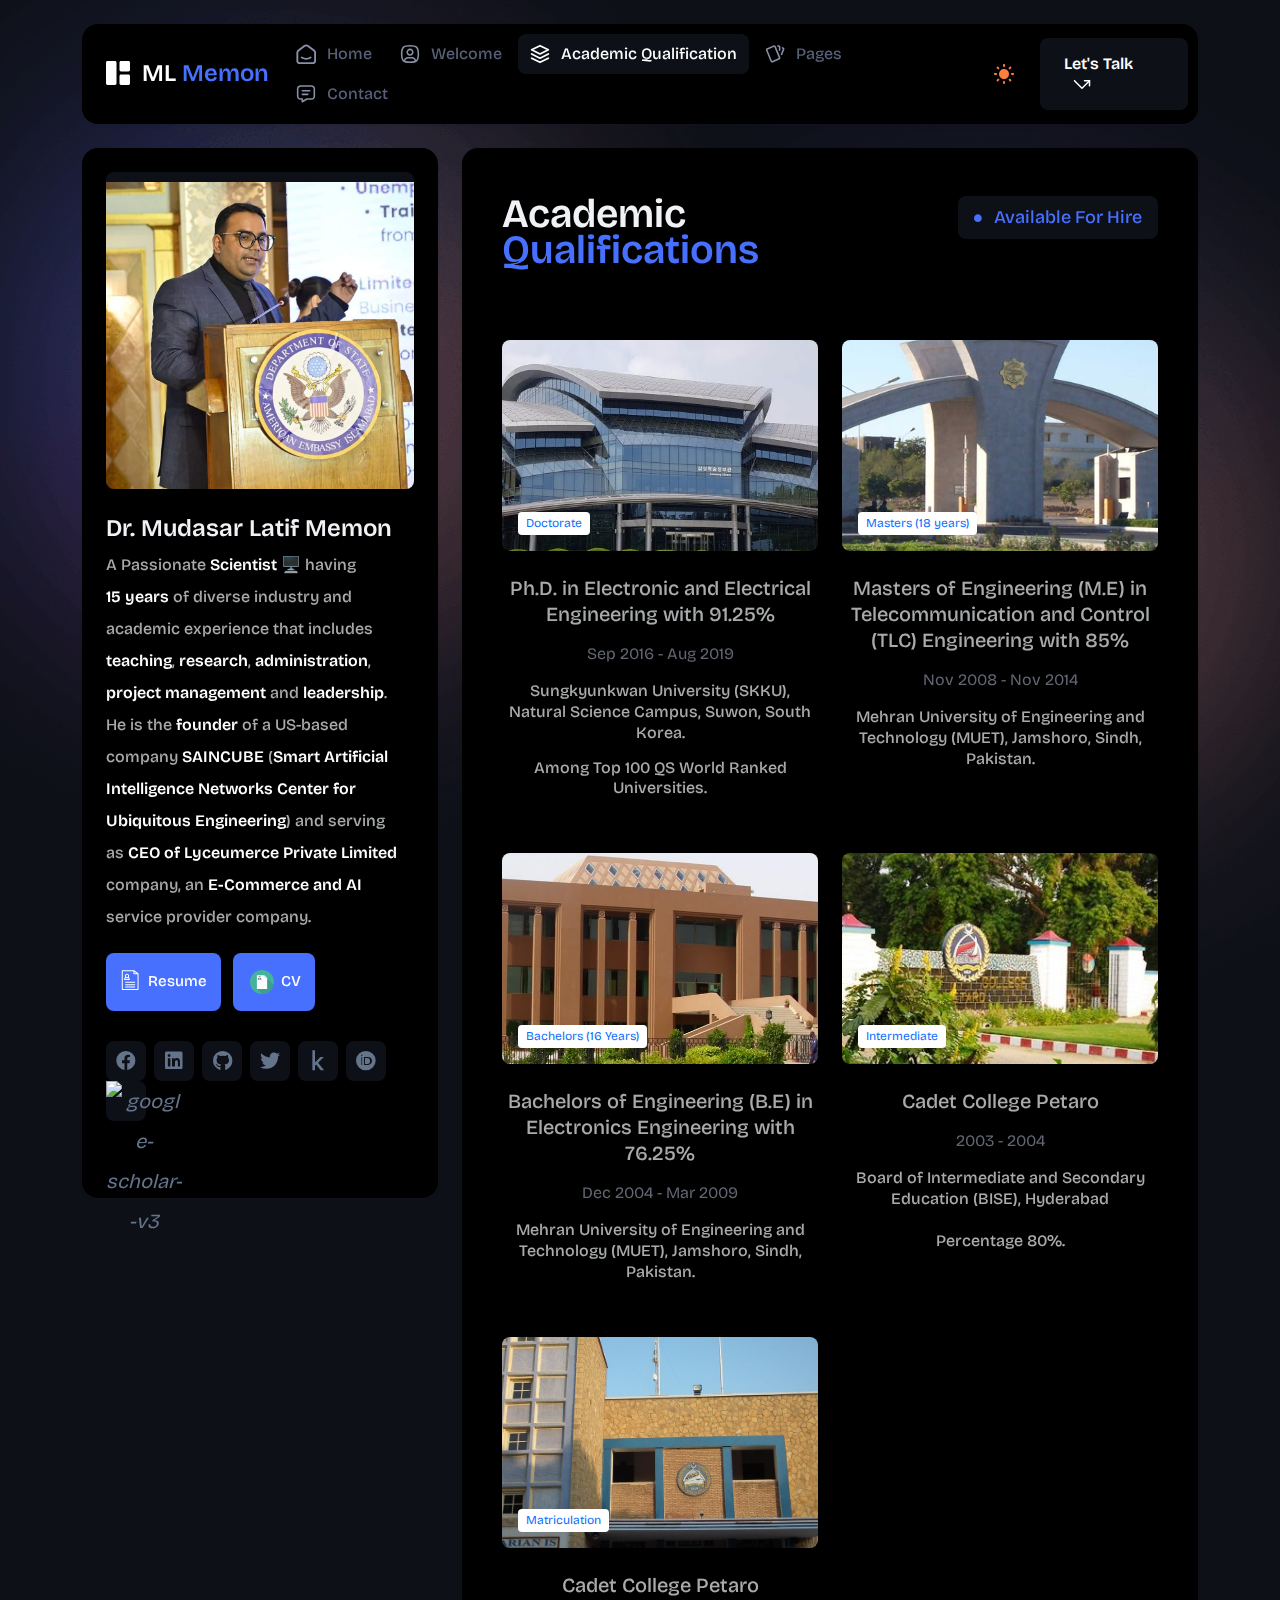
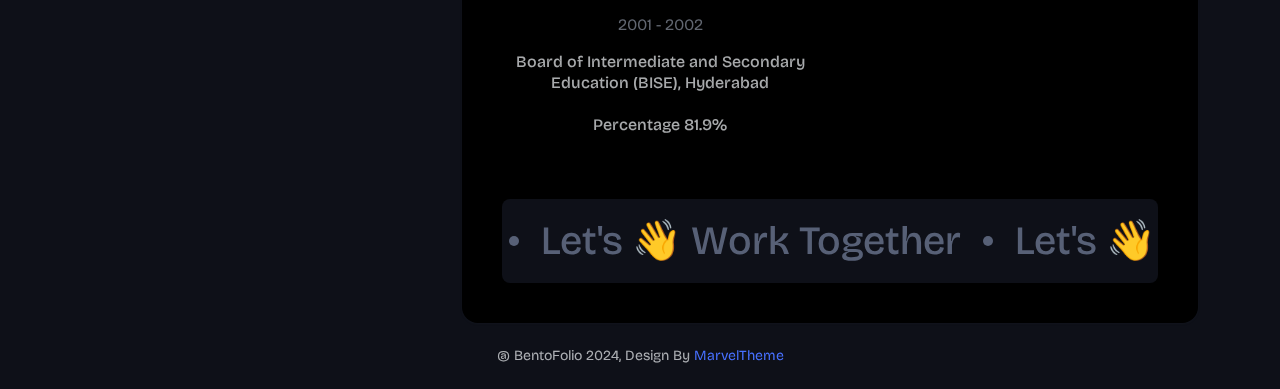
==== commit 150cfb5f: "updated" ====
--- a/services.html
+++ b/services.html
@@ -49,7 +49,7 @@
                       class="logo-icon"
                     />
                   </svg>
-                  <span>Bento<span class="primary">Folio</span></span>
+                  <span>ML <span class="primary">Memon</span></span>
                 </a>
               </div>
               <div class="navbar-main d-flex flex-grow-1">
@@ -67,7 +67,7 @@
                         class="logo-icon"
                       />
                     </svg>
-                    <span>Bento<span class="primary">Folio</span></span>
+                    <span>ML <span class="primary">Memon</span></span>
                   </a>
                 </div>
                 <ul class="navbar-info mx-auto">
@@ -123,7 +123,7 @@
                           stroke-linejoin="round"
                         />
                       </svg>
-                      About
+                      Welcome
                     </a>
                   </li>
                   <li class="nav-item">
@@ -153,7 +153,7 @@
                           stroke-linejoin="round"
                         />
                       </svg>
-                      Services
+                      Academic Qualification
                     </a>
                   </li>
                   <li class="nav-item">
@@ -183,31 +183,7 @@
                           stroke-linejoin="round"
                         />
                       </svg>
-                      Works
-                    </a>
-                  </li>
-                  <li class="nav-item">
-                    <a class="nav-link" href="blog.html">
-                      <svg
-                        class="nav-icon"
-                        viewBox="0 0 17 16"
-                        fill="none"
-                        xmlns="http://www.w3.org/2000/svg"
-                      >
-                        <path
-                          d="M12.1663 6.16676L13.4163 4.91676C13.6352 4.69789 13.8088 4.43805 13.9273 4.15208C14.0457 3.86612 14.1067 3.55962 14.1067 3.25009C14.1067 2.94056 14.0457 2.63406 13.9273 2.3481C13.8088 2.06213 13.6352 1.80229 13.4163 1.58342C13.1975 1.36455 12.9376 1.19094 12.6517 1.07248C12.3657 0.954033 12.0592 0.893066 11.7497 0.893066C11.4401 0.893066 11.1336 0.954033 10.8477 1.07248C10.5617 1.19094 10.3019 1.36455 10.083 1.58342L1.33301 10.3334V13.6668H4.66634L6.33301 12.0001"
-                          stroke-width="1.4"
-                          stroke-linecap="round"
-                          stroke-linejoin="round"
-                        />
-                        <path
-                          d="M13.0004 15.3335L15.7921 12.5968C15.9633 12.4307 16.0995 12.232 16.1926 12.0124C16.2857 11.7927 16.3339 11.5567 16.3343 11.3181C16.3347 11.0796 16.2873 10.8434 16.1948 10.6235C16.1024 10.4035 15.9669 10.2044 15.7963 10.0377C15.448 9.69712 14.9806 9.50602 14.4935 9.50509C14.0065 9.50415 13.5383 9.69346 13.1888 10.0327L13.0021 10.216L12.8163 10.0327C12.4681 9.69237 12.0008 9.50143 11.5139 9.50049C11.0271 9.49956 10.5591 9.68871 10.2096 10.0277C10.0383 10.1937 9.9021 10.3924 9.80891 10.612C9.71572 10.8316 9.66746 11.0677 9.667 11.3062C9.66653 11.5447 9.71386 11.781 9.80619 12.0009C9.89853 12.2209 10.034 12.4201 10.2046 12.5868L13.0004 15.3335Z"
-                          stroke-width="1.4"
-                          stroke-linecap="round"
-                          stroke-linejoin="round"
-                        />
-                      </svg>
-                      Blog
+                      Pages
                     </a>
                   </li>
                   <li class="nav-item">
@@ -359,92 +335,50 @@
                 <div class="card profile-card">
                   <div class="card-body">
                     <div class="image text-center">
-                      <img src="assets/img/images/profile.png" alt="profile" />
+                      <style>
+                            .profile-card .image img {
+        width: 100%;
+        height: auto;
+        max-height: 350px; /* Ensure the image does not exceed 250px in height */
+        object-fit: contain; /* Ensure the image covers the area without distortion */
+      }
+                      </style>
+                      <img src="assets/img/images/profile.png" alt="profile">
                     </div>
                     <div class="text">
-                      <h3 class="card-title">Cris Rayaan 👋</h3>
-                      <p>
-                        A Passionate <span>Full Stack Developer</span> 🖥️ &
-                        <span>Product Designer</span> having
-                        <span>12 years</span> of Experiences over 24+ Country
-                        Worldwide.
-                      </p>
+                      <h3 class="card-title">Dr. Mudasar Latif Memon	
+                      </h3>
+                      <p>A Passionate <span>Scientist</span> 🖥️ having </p>
+                      <p> <span>15 years</span> of diverse industry and</p>
+                      <p> academic experience that includes</p>
+                      <p> <span>teaching</span>, <span>research</span>, <span>administration</span>,</p>
+                      <p> <span>project management</span> and <span>leadership</span>.</p>
+                      <p>He is the <span>founder</span> of a US-based</p>
+                      <p>company <span>SAINCUBE</span> (<span>Smart Artificial</span></p>
+                      <p> <span>Intelligence Networks Center for </p>
+                      <p><span> Ubiquitous Engineering</span>) and serving</p>
+                      <p>as <span>CEO of Lyceumerce Private Limited</p>
+                      <p> company, an <span>E-Commerce and AI</span></p>
+                      <p>service provider company.</p>
                       <div class="common-button-groups">
                         <a class="btn btn-call" href="#">
-                          <svg
-                            class="icon"
-                            width="25"
-                            height="24"
-                            viewBox="0 0 25 24"
-                            fill="none"
-                            xmlns="http://www.w3.org/2000/svg"
-                          >
-                            <path
-                              d="M5.5 4H9.5L11.5 9L9 10.5C10.071 12.6715 11.8285 14.429 14 15.5L15.5 13L20.5 15V19C20.5 19.5304 20.2893 20.0391 19.9142 20.4142C19.5391 20.7893 19.0304 21 18.5 21C14.5993 20.763 10.9202 19.1065 8.15683 16.3432C5.3935 13.5798 3.73705 9.90074 3.5 6C3.5 5.46957 3.71071 4.96086 4.08579 4.58579C4.46086 4.21071 4.96957 4 5.5 4Z"
-                              stroke="white"
-                              stroke-width="1.5"
-                              stroke-linecap="round"
-                              stroke-linejoin="round"
-                            />
-                            <path
-                              d="M15.5 7C16.0304 7 16.5391 7.21071 16.9142 7.58579C17.2893 7.96086 17.5 8.46957 17.5 9"
-                              stroke="white"
-                              stroke-width="1.5"
-                              stroke-linecap="round"
-                              stroke-linejoin="round"
-                            />
-                            <path
-                              d="M15.5 3C17.0913 3 18.6174 3.63214 19.7426 4.75736C20.8679 5.88258 21.5 7.4087 21.5 9"
-                              stroke="white"
-                              stroke-width="1.5"
-                              stroke-linecap="round"
-                              stroke-linejoin="round"
-                            />
-                          </svg>
-                          Book A call
+                          <svg fill="none" width="24" height="24" viewBox="0 0 1000 1000" style="shape-rendering:geometricPrecision; text-rendering:geometricPrecision; image-rendering:optimizeQuality; fill-rule:evenodd; clip-rule:evenodd" version="1.1" xml:space="preserve" xmlns="http://www.w3.org/2000/svg" xmlns:xlink="http://www.w3.org/1999/xlink" stroke="#ffffff"><g id="SVGRepo_bgCarrier" stroke-width="0"></g><g id="SVGRepo_tracerCarrier" stroke-linecap="round" stroke-linejoin="round"></g><g id="SVGRepo_iconCarrier"> <defs> <style type="text/css">  .fil0 {fill: rgb(255, 255, 255);fill-rule:nonzero}  </style> </defs> <g id="Layer_x0020_1"> <path class="fil0" d="M94.63 9.1l483.79 0c4.99,0.04 9.19,1.59 12.96,4.56l171.53 121.21c5.9,3.65 9.84,10.18 9.84,17.63l0 664.35c0,11.44 -9.28,20.71 -20.71,20.71l-657.41 0c-11.44,0 -20.72,-9.27 -20.72,-20.71l0 -787.04c0,-11.44 9.28,-20.71 20.72,-20.71zm137.12 519.85c-27.24,0 -27.24,-41.42 0,-41.42l383.16 0c27.25,0 27.25,41.42 0,41.42l-383.16 0zm0 205.05c-27.24,0 -27.24,-41.42 0,-41.42l383.16 0c27.25,0 27.25,41.42 0,41.42l-383.16 0zm0 -102.52c-27.24,0 -27.24,-41.43 0,-41.43l383.16 0c27.25,0 27.25,41.43 0,41.43l-383.16 0zm131.55 -328.81c30.97,23.15 49.31,59.43 49.31,98.21 0,11.44 -9.27,20.71 -20.71,20.71l-203.63 0c-11.44,0 -20.72,-9.27 -20.72,-20.71 0,-38.78 18.35,-75.06 49.31,-98.21 -10.99,-15.01 -17.49,-33.53 -17.49,-53.56 0,-50.09 40.62,-90.71 90.71,-90.71 50.1,0 90.71,40.62 90.71,90.71 0,20.03 -6.49,38.55 -17.49,53.56zm-113.46 27.76c-18.9,10.8 -32.7,28.69 -38.21,49.74l156.91 0c-5.51,-21.05 -19.31,-38.94 -38.22,-49.74 -12.12,6.01 -25.79,9.39 -40.24,9.39 -14.45,0 -28.11,-3.38 -40.24,-9.39zm40.24 -130.6c-27.22,0 -49.28,22.06 -49.28,49.28 0,27.23 22.06,49.29 49.28,49.29 27.22,0 49.29,-22.06 49.29,-49.29 0,-27.22 -22.06,-49.28 -49.29,-49.28zm441.25 -26.62l-152.91 0c-11.43,0 -20.71,-9.28 -20.71,-20.71l0 -101.98 -442.37 0 0 745.62 615.99 0 0 -622.93zm-132.2 -103.45l0 62.03 87.78 0 -87.78 -62.03z"></path> </g> </g></svg>
+                          Resume
                         </a>
-                        <button
-                          class="btn btn-copy"
-                          data-clipboard-text="example@example.com"
-                        >
-                          <svg
-                            class="icon"
-                            width="24"
-                            height="24"
-                            viewBox="0 0 24 24"
-                            fill="none"
-                            xmlns="http://www.w3.org/2000/svg"
-                          >
-                            <path
-                              d="M8 10C8 9.46957 8.21071 8.96086 8.58579 8.58579C8.96086 8.21071 9.46957 8 10 8H18C18.5304 8 19.0391 8.21071 19.4142 8.58579C19.7893 8.96086 20 9.46957 20 10V18C20 18.5304 19.7893 19.0391 19.4142 19.4142C19.0391 19.7893 18.5304 20 18 20H10C9.46957 20 8.96086 19.7893 8.58579 19.4142C8.21071 19.0391 8 18.5304 8 18V10Z"
-                              stroke-width="1.5"
-                              stroke-linecap="round"
-                              stroke-linejoin="round"
-                            />
-                            <path
-                              d="M16 8V6C16 5.46957 15.7893 4.96086 15.4142 4.58579C15.0391 4.21071 14.5304 4 14 4H6C5.46957 4 4.96086 4.21071 4.58579 4.58579C4.21071 4.96086 4 5.46957 4 6V14C4 14.5304 4.21071 15.0391 4.58579 15.4142C4.96086 15.7893 5.46957 16 6 16H8"
-                              stroke-width="1.5"
-                              stroke-linecap="round"
-                              stroke-linejoin="round"
-                            />
-                          </svg>
-                          Copy Email
+                        <button class="btn">
+<svg version="1.1" id="Layer_1" xmlns="http://www.w3.org/2000/svg" xmlns:xlink="http://www.w3.org/1999/xlink" width="30" height="24" viewBox="0 0 451.319 451.319" xml:space="preserve" fill="#000000"><g id="SVGRepo_bgCarrier" stroke-width="0"></g><g id="SVGRepo_tracerCarrier" stroke-linecap="round" stroke-linejoin="round"></g><g id="SVGRepo_iconCarrier"> <circle style="fill:#45B39C;" cx="225.659" cy="225.638" r="225.638"></circle> <path style="opacity:0.1;enable-background:new ;" d="M129.188,96.37v258.566l96.38,96.38c0.031,0,0.061,0.002,0.092,0.002 c108.013,0,198.249-75.908,220.403-177.276L268.391,96.37C268.391,96.37,129.188,96.37,129.188,96.37z M179.306,158.754l0.01,0.014 l-0.01,0.006V158.754z M179.306,178.551l-0.013-0.013l0.012-0.011h0l0.012,0.011L179.306,178.551z M179.333,158.756l-0.004,0.002 l0.004-0.005V158.756z"></path> <polygon style="fill:#FFFFFF;" points="268.371,96.378 129.169,96.378 129.169,354.944 322.152,354.944 322.152,150.159 "></polygon> <polygon style="fill:#E1E6E9;" points="268.371,150.159 322.152,150.159 268.371,96.378 "></polygon> <polygon style="fill:#EBF0F3;" points="322.152,150.159 268.371,150.159 322.152,187.438 "></polygon> <g> <path style="fill:#F6C358;" d="M179.284,162.098l0.023,0.015l0,0v-0.02l0.01,0.014l0.012-0.008v0l0.004-0.005v0.003l8.473-5.663 l0.001,0v-9.385c-0.641,0.441-1.256,0.92-1.834,1.441c-3.718,3.361-7.365,2.785-7.365,2.785c-2.224,0.059-5.393-2.22-6.744-3.281 c-0.344-0.27-0.697-0.528-1.059-0.773v9.212l0,0L179.284,162.098z"></path> <polygon style="fill:#F6C358;" points="179.306,158.775 179.306,158.775 179.306,158.774 179.306,158.774 176.565,162.508 176.565,162.508 "></polygon> </g> <path style="fill:#64798A;" d="M193.474,137.047c0,0,0.49-3.308,2.184-6.026c0.411-0.66,0.636-1.418,0.636-2.196v-8.551 c0,0-0.534-4.193-4.65-5.184c0,0,1.677-3.571-2.668-4.415h-16.009l0,0c-5.852,0-10.597,4.744-10.597,10.597v6.282 c0,1.361,0.456,2.685,1.308,3.747c0.671,0.835,1.367,2.148,1.475,4.048"></path> <path style="fill:#FCD462;" d="M178.608,153.056c0,0,3.647,0.576,7.365-2.785c0.578-0.522,1.193-1,1.834-1.441 c0.063-0.044,0.125-0.089,0.189-0.132c1.646-1.106,4.809-4.171,5.479-11.651v-9.911c0,0-0.381-3.507-4.117-4.879l-5.552-1.949 c-1.035-0.363-2.165-0.349-3.191,0.04c-1.15,0.437-2.669,1.002-3.625,1.308c-0.458,0.147-0.936,0.22-1.417,0.22h-5.275 c0,0-4.117,0.534-5.146,5.145v8.327v1.927c0,0,0.179,8.1,5.542,11.65c0.038,0.025,0.073,0.052,0.111,0.077 c0.362,0.244,0.715,0.503,1.059,0.773C173.215,150.836,176.384,153.115,178.608,153.056z"></path> <g> <polygon style="fill:#D5D6DB;" points="182.048,161.783 180.312,164.275 181.915,174.376 185.931,167.073 "></polygon> <polygon style="fill:#D5D6DB;" points="176.83,174.997 178.587,163.924 176.676,161.181 172.42,166.978 "></polygon> <polygon style="fill:#D5D6DB;" points="176.565,162.508 176.449,162.666 179.306,158.789 179.306,158.775 179.306,158.775 "></polygon> </g> <g> <polygon style="fill:#E56353;" points="182.096,173.431 180.734,164.846 182.209,162.728 182.209,162.728 179.306,158.774 179.306,158.775 179.306,158.789 176.449,162.666 176.417,162.709 176.417,162.709 176.417,162.709 177.905,164.846 176.537,173.469 176.537,173.469 179.306,178.504 182.096,173.432 "></polygon> <polygon style="fill:#E56353;" points="179.323,178.535 179.587,178.27 179.315,178.52 "></polygon> <polygon style="fill:#E56353;" points="179.297,178.52 179.025,178.27 179.289,178.535 "></polygon> <polygon style="fill:#E56353;" points="179.294,178.539 179.306,178.552 179.319,178.539 179.306,178.528 179.306,178.528 179.306,178.528 "></polygon> <polygon style="fill:#E56353;" points="179.333,158.754 179.328,158.759 179.333,158.756 "></polygon> <polygon style="fill:#E56353;" points="179.306,158.754 179.306,158.774 179.316,158.767 "></polygon> </g> <g> <polygon style="fill:#E1E6E9;" points="179.333,158.756 179.328,158.759 179.328,158.759 179.316,158.767 179.306,158.774 179.306,158.774 179.306,158.774 179.306,158.774 179.306,158.774 182.209,162.728 185.51,167.224 192.38,154.734 187.807,153.094 187.806,153.094 "></polygon> <polygon style="fill:#E1E6E9;" points="176.417,162.709 176.417,162.709 176.565,162.508 179.306,158.774 179.306,158.774 179.306,158.774 179.284,158.759 170.806,153.094 170.806,153.094 166.232,154.734 173.102,167.224 "></polygon> </g> <g> <path style="fill:#3A556A;" d="M179.323,178.535l0.009,0.017h3.576h27.313c1.955,0,3.443-1.754,3.124-3.683l-1.539-9.292 c-0.415-2.506-2.151-4.593-4.54-5.457l-14.886-5.386"></path> <ellipse transform="matrix(-0.7203 -0.6936 0.6936 -0.7203 184.6395 431.5238)" style="fill:#3A556A;" cx="179.316" cy="178.538" rx="0.015" ry="0.01"></ellipse> </g> <g> <polygon style="fill:#2F4859;" points="182.096,173.432 179.306,178.504 179.306,178.504 179.315,178.52 179.587,178.27 193.066,165.94 191.389,162.738 196.334,162.662 192.38,154.734 185.51,167.224 "></polygon> <polygon style="fill:#2F4859;" points="179.294,178.539 179.306,178.528 179.306,178.528 179.297,178.52 179.289,178.535 "></polygon> </g> <path style="fill:#3A556A;" d="M179.294,178.539l-0.004-0.004l-13.057-23.801l-14.886,5.386c-2.389,0.864-4.125,2.951-4.54,5.457 l-1.539,9.292c-0.319,1.929,1.169,3.683,3.124,3.683h27.339h2.111h0.026h1.438h0L179.294,178.539z"></path> <polygon style="fill:#2F4859;" points="179.323,178.535 179.315,178.52 179.306,178.504 179.306,178.504 176.537,173.469 173.102,167.224 166.232,154.734 162.279,162.662 167.223,162.738 165.546,165.94 179.025,178.27 179.297,178.52 179.306,178.528 179.306,178.528 179.319,178.539 179.333,178.552 "></polygon> <g> <rect x="144.938" y="199.629" style="fill:#EBF0F3;" width="161.423" height="4.7"></rect> <rect x="144.938" y="220.175" style="fill:#EBF0F3;" width="161.423" height="4.7"></rect> <rect x="144.938" y="240.742" style="fill:#EBF0F3;" width="161.423" height="4.7"></rect> <rect x="144.938" y="261.274" style="fill:#EBF0F3;" width="161.423" height="4.7"></rect> <rect x="144.938" y="281.805" style="fill:#EBF0F3;" width="161.423" height="4.7"></rect> <rect x="144.938" y="302.336" style="fill:#EBF0F3;" width="161.423" height="4.7"></rect> <rect x="144.938" y="322.918" style="fill:#EBF0F3;" width="131.779" height="4.7"></rect> </g> </g></svg>
+                          CV
                         </button>
                       </div>
                       <div class="social-media-icon">
                         <ul class="list-unstyled">
-                          <li>
-                            <a href="#"><i class="fab fa-facebook"></i></a>
-                          </li>
-                          <li>
-                            <a href="#"><i class="fab fa-pinterest"></i></a>
-                          </li>
-                          <li>
-                            <a href="#"><i class="fab fa-github"></i></a>
-                          </li>
-                          <li>
-                            <a href="#"><i class="fab fa-youtube"></i></a>
-                          </li>
+                          <li><a href="#"><i class="fab fa-facebook"></i></a></li>
+                          <li><a href="#"><i class="fab fa-linkedin"></i></a></li>
+                          <li><a href="#"><i class="fab fa-github"></i></a></li>
+                          <li><a href="#"><i class="fab fa-twitter"></i></a></li>
+                          <li><a href="#"><i class="fab fa-kaggle"></i></a></li>
+                          <li><a href="#"><i class="fab fa-orcid"></i></a></li>
+                          <li><a href="#"><i class=""><img width="48" height="48" src="https://img.icons8.com/color/48/google-scholar--v3.png" alt="google-scholar--v3"/></i></a></li>
                         </ul>
                       </div>
                     </div>
@@ -457,13 +391,9 @@
                     <div class="top-info">
                       <div class="text">
                         <h1 class="main-title">
-                          Services I <span>Offered</span>
+                          Academic <span>Qualifications</span>
                         </h1>
-                        <p>
-                          Transforming Ideas into Innovative Reality, Elevate
-                          Your Vision with Our Expert
-                          <b>Product Design and Development</b> Services!
-                        </p>
+
                       </div>
                       <div class="available-btn">
                         <span
@@ -472,7 +402,163 @@
                         >
                       </div>
                     </div>
-                    <div class="services">
+                    <div class="article-publications article-area">
+                      <div class="article-publications-main">
+                        <div class="row">
+                          <div class="col-xl-6 col-lg-4 col-md-6">
+                            <div class="article-publications-item">
+                              <div class="image">
+                                <a href="#" class="d-block w-100">
+                                  <img
+                                    src="assets/img/icons/edu1.jpg"
+                                    alt="blog-img-1"
+                                    class="img-fluid w-100"
+                                  />
+                                </a>
+                                <a href="#" class="tags"
+                                  >Doctorate</a
+                                >
+                              </div>
+                              <div class="awards-item">
+                                <div class="award-name">
+                                  <div class="text">
+                                    <h4 class="title" style="text-align: center;">Ph.D. in Electronic and Electrical Engineering with 91.25% </h4>
+                                    <p class="year" style="text-align: center;">Sep 2016 - Aug 2019</p>
+                                      <a href="#" class="title" style="font-size: 16px; text-align: center; margin-top: 15px;"
+                                        >Sungkyunkwan University (SKKU), Natural Science Campus, Suwon, South Korea.
+                                        </a
+                                      >
+                                      <a href="#" class="title" style="font-size: 16px; text-align: center; "
+                                      >Among Top 100 QS World Ranked Universities.
+                                      </a
+                                    >
+                                  </div>
+                                </div>
+                              </div>
+                            </div>
+                          </div>
+                          <div class="col-xl-6 col-lg-4 col-md-6">
+                            <div class="article-publications-item">
+                              <div class="image">
+                                <a href="#" class="d-block w-100">
+                                  <img
+                                    src="assets/img/icons/edu2.jpg"
+                                    alt="blog-img-1"
+                                    class="img-fluid w-100"
+                                  />
+                                </a>
+                                <a href="#" class="tags"
+                                  >Masters (18 years)</a
+                                >
+                              </div>
+                              <div class="awards-item">
+                                <div class="award-name">
+                                  <div class="text">
+                                    <h4 class="title" style="text-align: center;">Masters of Engineering (M.E) in Telecommunication and Control (TLC) Engineering with 85% </h4>
+                                    <p class="year" style="text-align: center;">Nov 2008 - Nov 2014</p>
+                                      <a href="#" class="title" style="font-size: 16px; text-align: center; margin-top: 15px;"
+                                        >Mehran University of Engineering and Technology (MUET), Jamshoro, Sindh, Pakistan.
+                                        </a
+                                      >
+                                  </div>
+                                </div>
+                              </div>
+                            </div>
+                          </div>
+                          <div class="col-xl-6 col-lg-4 col-md-6">
+                            <div class="article-publications-item">
+                              <div class="image">
+                                <a href="#" class="d-block w-100">
+                                  <img
+                                    src="assets/img/icons/edu3.jpg"
+                                    alt="blog-img-1"
+                                    class="img-fluid w-100"
+                                  />
+                                </a>
+                                <a href="#" class="tags"
+                                  >Bachelors (16 Years)                                  </a
+                                >
+                              </div>
+                              <div class="awards-item">
+                                <div class="award-name">
+                                  <div class="text">
+                                    <h4 class="title" style="text-align: center;">Bachelors of Engineering (B.E) in Electronics Engineering with 76.25%                                     </h4>
+                                    <p class="year" style="text-align: center;">Dec 2004 - Mar 2009</p>
+                                      <a href="#" class="title" style="font-size: 16px; text-align: center; margin-top: 15px;"
+                                        >
+                                        Mehran University of Engineering and Technology (MUET), Jamshoro, Sindh, Pakistan.                                        </a
+                                      >
+
+                                  </div>
+                                </div>
+                              </div>
+                            </div>
+                          </div>
+                          <div class="col-xl-6 col-lg-4 col-md-6">
+                            <div class="article-publications-item">
+                              <div class="image">
+                                <a href="#" class="d-block w-100">
+                                  <img
+                                    src="assets/img/icons/edu4.jpg"
+                                    alt="blog-img-1"
+                                    class="img-fluid w-100"
+                                  />
+                                </a>
+                                <a href="#" class="tags"
+                                  >Intermediate</a
+                                >
+                              </div>
+                              <div class="awards-item">
+                                <div class="award-name">
+                                  <div class="text">
+                                    <h4 class="title" style="text-align: center;">Cadet College Petaro                                    </h4>
+                                    <p class="year" style="text-align: center;">2003 - 2004</p>
+                                      <a href="#" class="title" style="font-size: 16px; text-align: center; margin-top: 15px;"
+                                        >Board of Intermediate and Secondary Education (BISE), Hyderabad  
+                                        <br><br>
+                                        Percentage 80%.
+                                        </a
+                                      >
+ 
+                                  </div>
+                                </div>
+                              </div>
+                            </div>
+                          </div>
+                          <div class="col-xl-6 col-lg-4 col-md-6">
+                            <div class="article-publications-item">
+                              <div class="image">
+                                <a href="#" class="d-block w-100">
+                                  <img
+                                    src="assets/img/icons/edu5.jpg"
+                                    alt="blog-img-1"
+                                    class="img-fluid w-100"
+                                  />
+                                </a>
+                                <a href="#" class="tags"
+                                  >Matriculation</a
+                                >
+                              </div>
+                              <div class="awards-item">
+                                <div class="award-name">
+                                  <div class="text">
+                                    <h4 class="title" style="text-align: center;">Cadet College Petaro                                    </h4>
+                                    <p class="year" style="text-align: center;">2001 - 2002</p>
+                                      <a href="#" class="title" style="font-size: 16px; text-align: center; margin-top: 15px;"
+                                        >Board of Intermediate and Secondary Education (BISE), Hyderabad  
+                                        <br><br>
+                                        Percentage 81.9% 
+                                        </a
+                                      >
+                                  </div>
+                                </div>
+                              </div>
+                            </div>
+                          </div>
+                        </div>
+                      </div>
+                    </div>
+                    <!-- <div class="services">
                       <div class="row g-4">
                         <div class="col-md-3 col-sm-6 col-6">
                           <div class="services-item text-center">
@@ -1332,7 +1418,7 @@
                           </div>
                         </div>
                       </div>
-                    </div>
+                    </div> -->
                     <div class="work-together-slider">
                       <div class="slider-main d-flex gap-4 align-items-center">
                         <div class="slider-item">
--- a/assets/css/style.css
+++ b/assets/css/style.css
@@ -2235,9 +2235,19 @@
 	background-color: #334155;
 }
 
-.dark-theme .work-experiance-card .work-experiance-slider li .info .icon {
-	background-color: var(--dark-theme-black);
-}
+.dark-theme .work-experiance-card .work-experiance-slider li:first-child .info .icon {
+	background-color: var(--dark-theme-bg); /* Pehla icon ka color */
+}
+
+.dark-theme .work-experiance-card .work-experiance-slider li:nth-child(2) .info .icon {
+	background-color: var(--dark-theme-bg)
+}
+
+.dark-theme .work-experiance-card .work-experiance-slider li:not(:first-child):not(:nth-child(2)) .info .icon {
+	background-color: var(--dark-theme-white); /* Baaki icons ka color */
+}
+
+
 
 .dark-theme .content-box-card .counter-area .circle-text .circle-image {
 	display: none;
